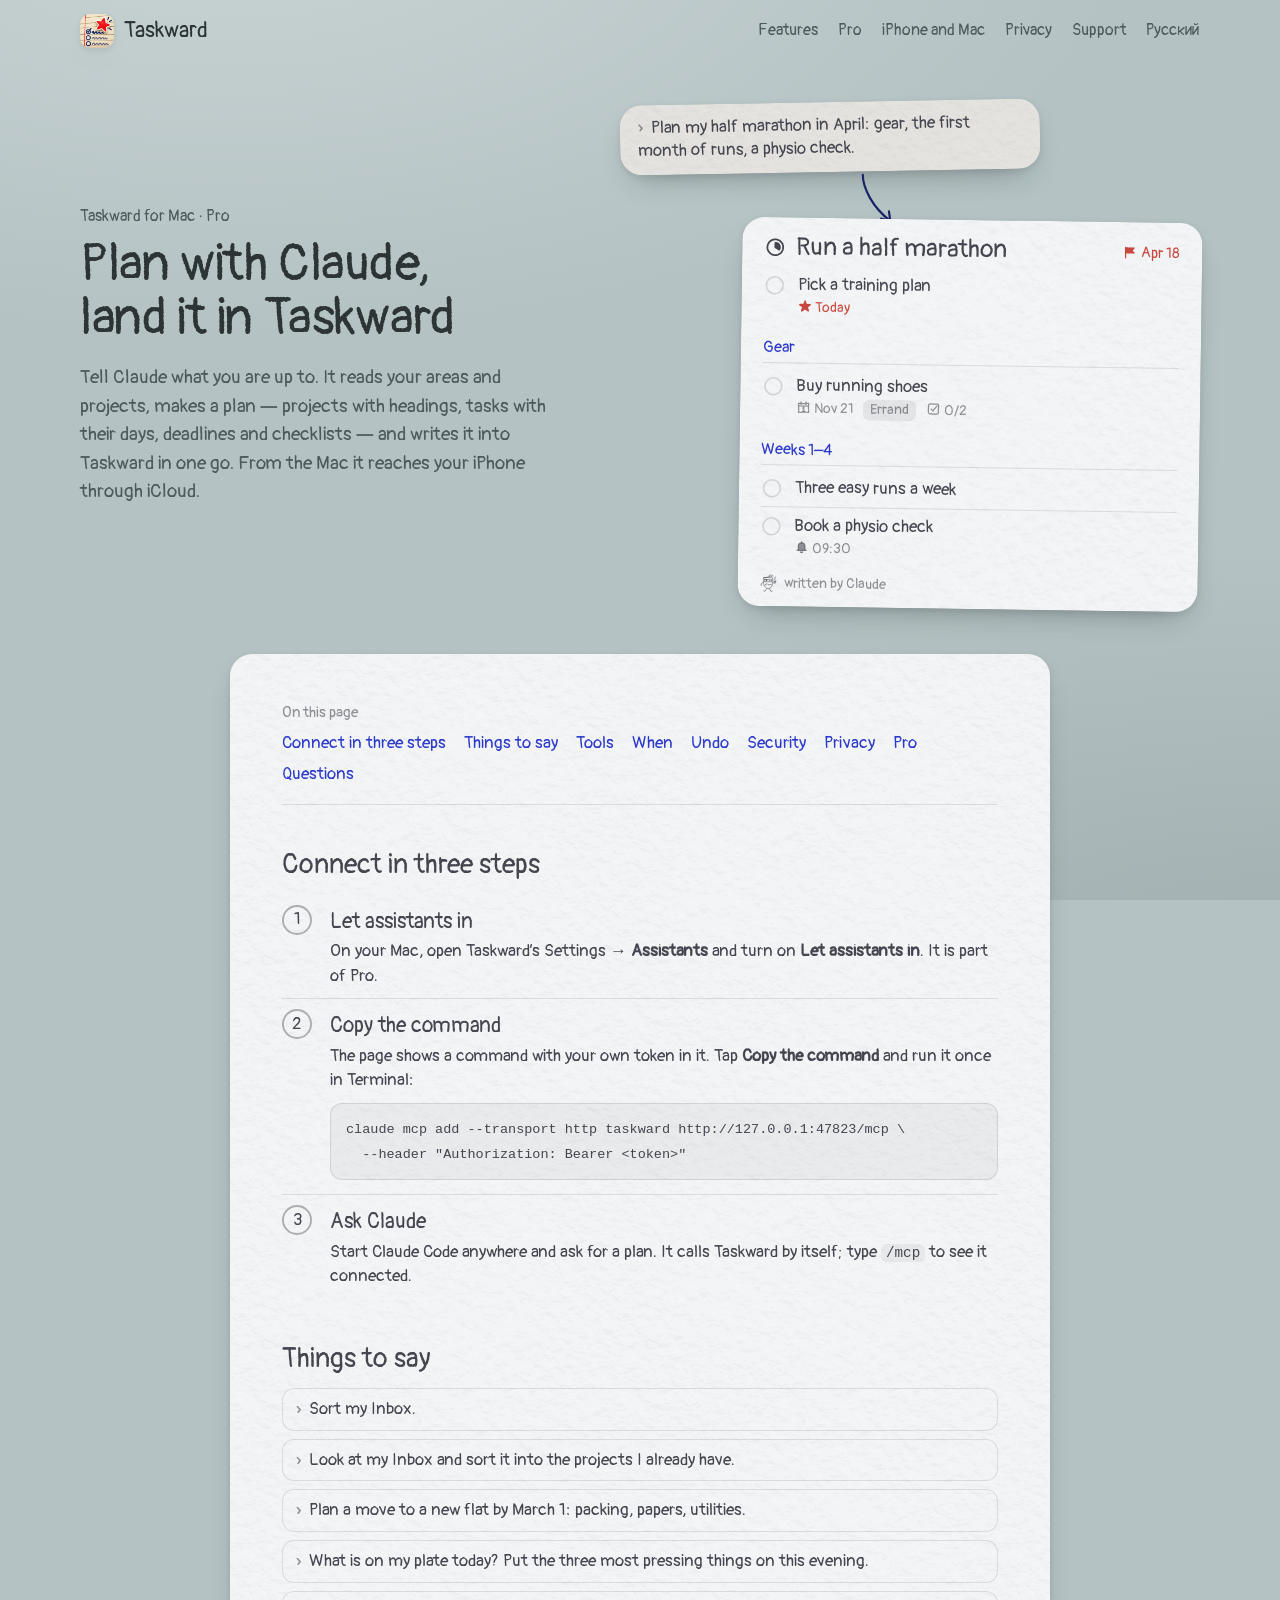
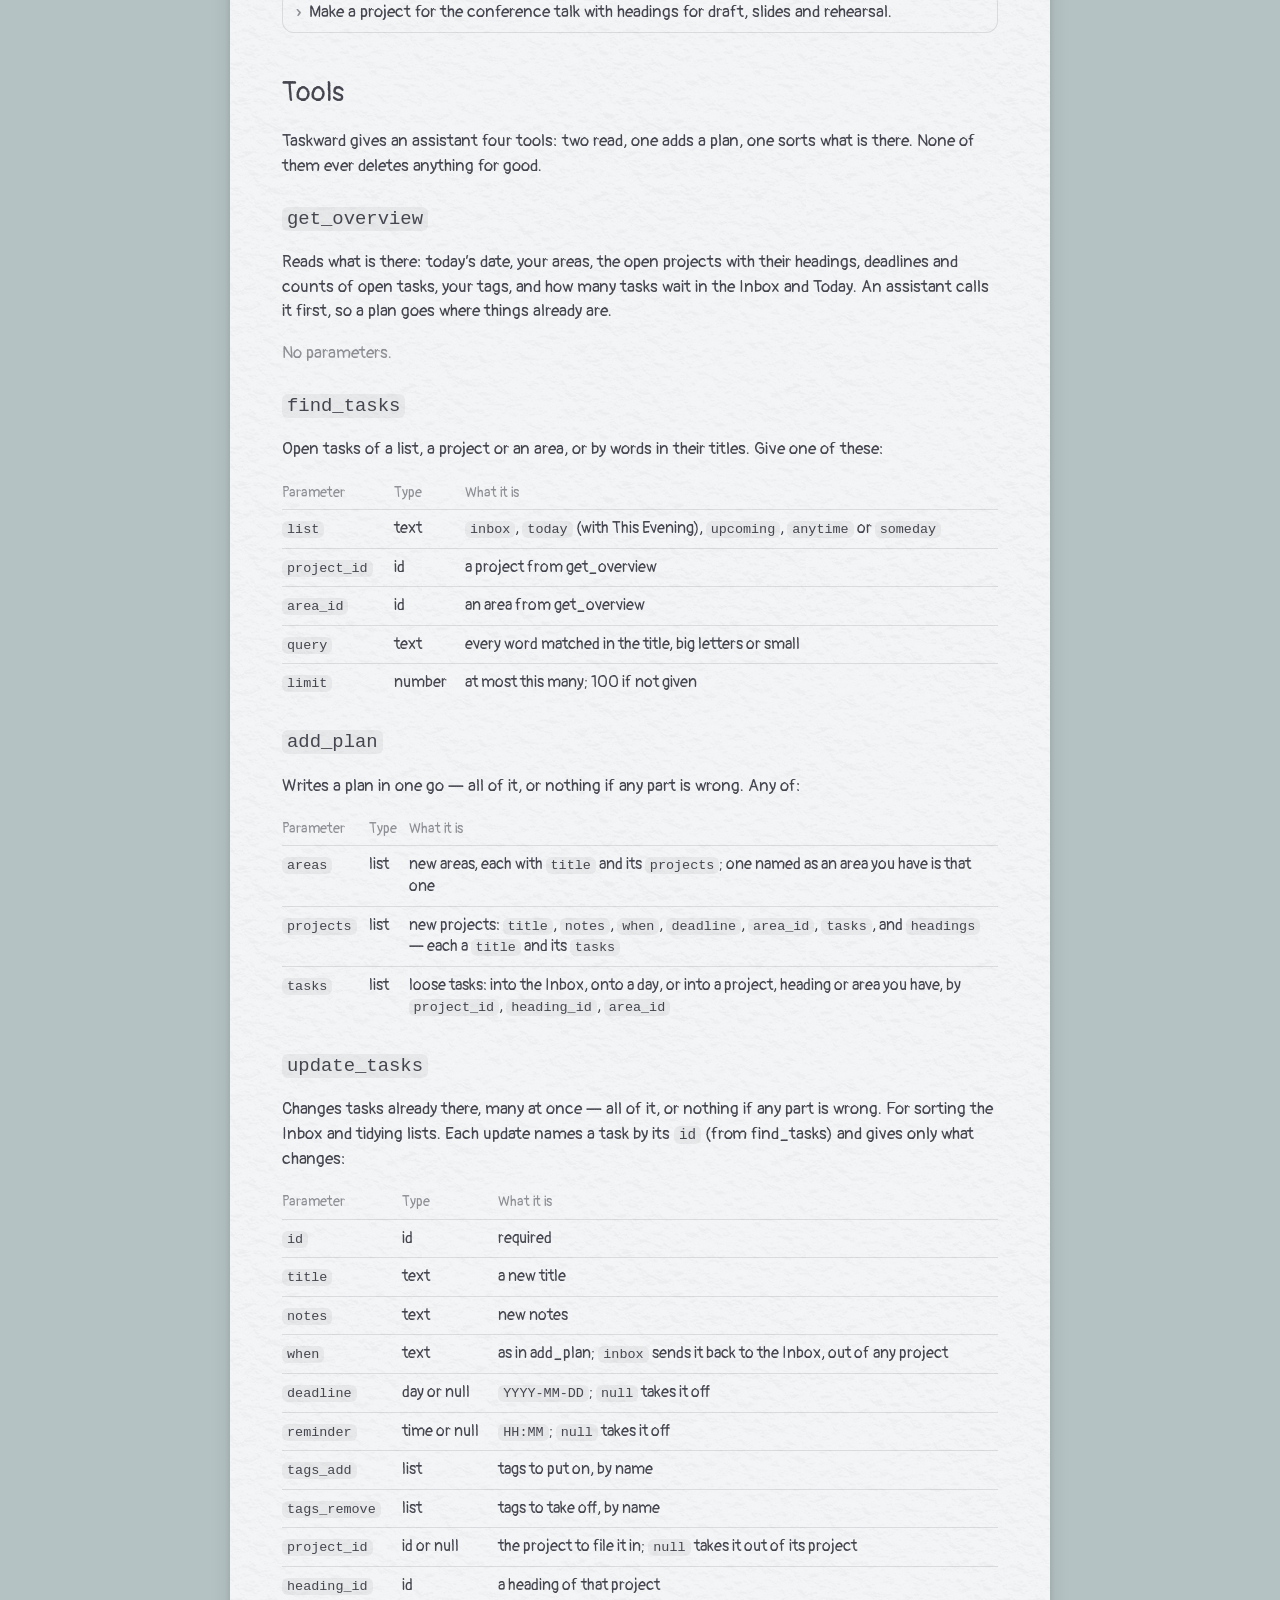
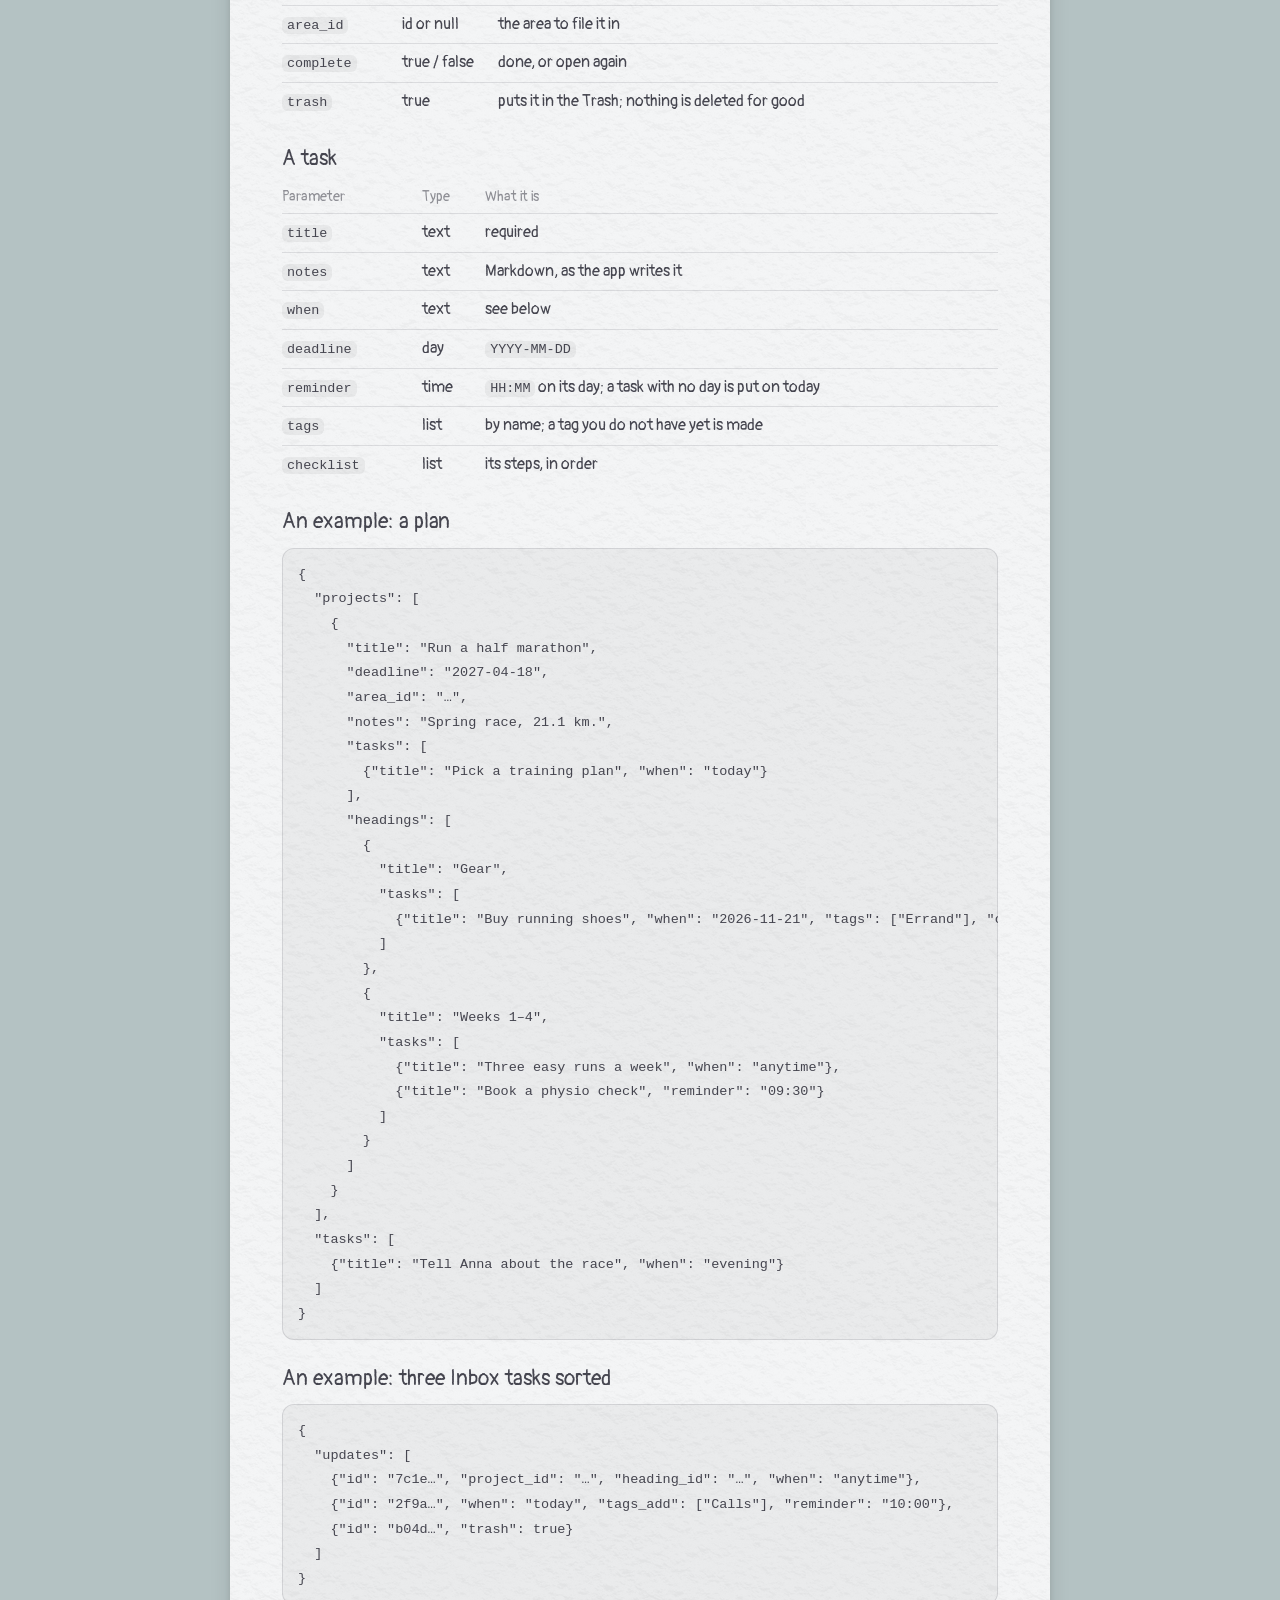
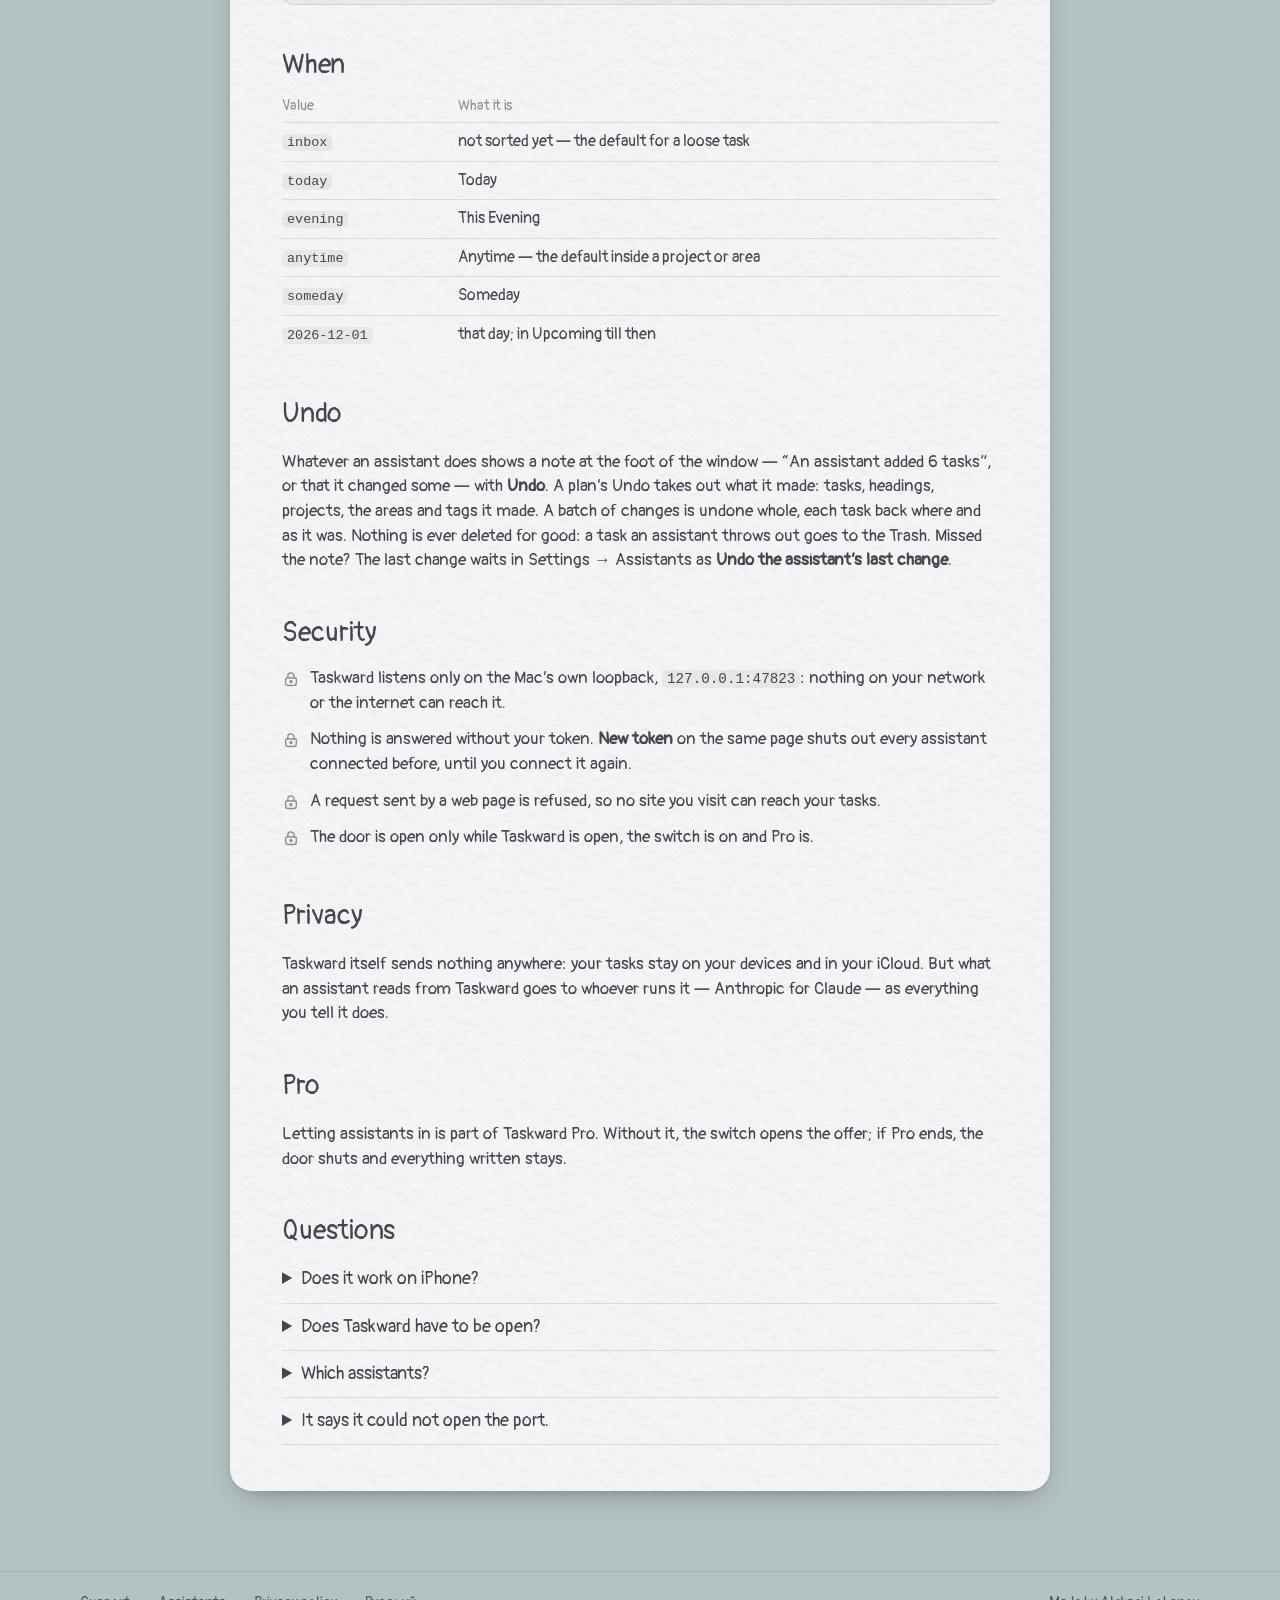
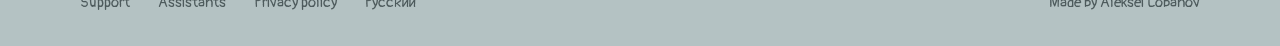
==== assistants/index.html @ 72adaa71 "The landing tells what Taskward does at a glance — a grid of everything under the hero, four headlin" ====
<!doctype html>
<html lang="en">
<head>
<meta charset="utf-8">
<meta name="viewport" content="width=device-width, initial-scale=1">
<title>Assistants · Taskward</title>
<meta name="description" content="Let Claude and other AI assistants plan into Taskward on your Mac, over MCP.">
<link rel="canonical" href="https://alobanov.github.io/taskward/assistants/">
<link rel="alternate" hreflang="en" href="https://alobanov.github.io/taskward/assistants/">
<link rel="alternate" hreflang="ru" href="https://alobanov.github.io/taskward/ru/assistants/">
<link rel="alternate" hreflang="x-default" href="https://alobanov.github.io/taskward/assistants/">
<meta property="og:title" content="Assistants · Taskward">
<meta property="og:description" content="Let Claude and other AI assistants plan into Taskward on your Mac, over MCP.">
<meta property="og:image" content="https://alobanov.github.io/taskward/img/og-en.jpg">
<meta property="og:image:width" content="1200">
<meta property="og:image:height" content="630">
<meta name="twitter:card" content="summary_large_image">
<meta name="theme-color" content="#b4c2c3">
<link rel="icon" href="../img/favicon.png" type="image/png">
<link rel="apple-touch-icon" href="../img/apple-touch-icon.png">
<link rel="preconnect" href="https://fonts.googleapis.com">
<link rel="preconnect" href="https://fonts.gstatic.com" crossorigin>
<link href="https://fonts.googleapis.com/css2?family=Pangolin&amp;subset=cyrillic&amp;display=swap" rel="stylesheet">
<link rel="stylesheet" href="../style.css?v=f6c9e1d4">
<style>:root { --grain: url(../img/grain.webp); }</style>
<script src="../when.js?v=f6c9e1d4" defer></script>
<script src="../app.js?v=f6c9e1d4" defer></script>
</head>
<body>
<header class="wrap top">
<a class="brand" href="../"><img src="../img/icon.png" alt="" width="40" height="40">Taskward</a>
<nav aria-label="Sections"><a class="hide-sm" href="../#all">Features</a><a class="hide-sm" href="../#pro">Pro</a><a class="hide-sm" href="../#mac">iPhone and Mac</a><a class="hide-sm" href="../privacy/">Privacy</a><a href="../support/">Support</a><a href="../ru/assistants/" lang="ru">Русский</a></nav>
</header>
<main class="wrap assist">
<section class="assist-hero">
<div class="say"><p class="kicker">Taskward for Mac · Pro</p><h1>Plan with Claude,<br>land it in Taskward</h1><p class="lede">Tell Claude what you are up to. It reads your areas and projects, makes a plan — projects with headings, tasks with their days, deadlines and checklists — and writes it into Taskward in one go. From the Mac it reaches your iPhone through iCloud.</p></div>
<div class="show"><div class="paper grey ask"><span class="chev">›</span>Plan my half marathon in April: gear, the first month of runs, a physio check.</div><svg class="arrow" viewBox="0 0 64 40" aria-hidden="true"><path d="M3 31 C 17 36, 41 33, 61 20"/><path d="M51 17.5 L 61.5 19.8 L 55.5 28.5"/></svg><div class="paper plan-card"><div class="plan-head"><svg class="icon" aria-hidden="true"><use href="../img/icons.svg#project"/></svg><span>Run a half marathon</span><span class="due"><svg class="icon" aria-hidden="true"><use href="../img/icons.svg#flagFilled"/></svg>Apr 18</span></div><ul class="rows"><li class="row"><span class="signal static"><svg viewBox="0 0 24 24"><circle class="ring" cx="12" cy="12" r="9.2"/><circle class="fill" cx="12" cy="12" r="9.2"/></svg></span><div><div class="title">Pick a training plan</div><div class="print"><span class="today"><svg class="icon" aria-hidden="true"><use href="../img/icons.svg#favoriteFilled"/></svg>Today</span></div></div></li></ul><h4 class="plan-heading">Gear</h4><ul class="rows"><li class="row"><span class="signal static"><svg viewBox="0 0 24 24"><circle class="ring" cx="12" cy="12" r="9.2"/><circle class="fill" cx="12" cy="12" r="9.2"/></svg></span><div><div class="title">Buy running shoes</div><div class="print"><span><svg class="icon" aria-hidden="true"><use href="../img/icons.svg#today"/></svg>Nov 21</span><span class="tagword">Errand</span><span><svg class="icon" aria-hidden="true"><use href="../img/icons.svg#check"/></svg>0/2</span></div></div></li></ul><h4 class="plan-heading">Weeks 1–4</h4><ul class="rows"><li class="row"><span class="signal static"><svg viewBox="0 0 24 24"><circle class="ring" cx="12" cy="12" r="9.2"/><circle class="fill" cx="12" cy="12" r="9.2"/></svg></span><div><div class="title">Three easy runs a week</div></div></li><li class="row"><span class="signal static"><svg viewBox="0 0 24 24"><circle class="ring" cx="12" cy="12" r="9.2"/><circle class="fill" cx="12" cy="12" r="9.2"/></svg></span><div><div class="title">Book a physio check</div><div class="print"><span><svg class="icon" aria-hidden="true"><use href="../img/icons.svg#reminderFilled"/></svg>09:30</span></div></div></li></ul><p class="from"><svg class="icon" aria-hidden="true"><use href="../img/icons.svg#knight"/></svg>written by Claude</p></div></div>
</section>
<article class="paper doc assist-doc">
<nav class="toc" aria-label="On this page"><b>On this page</b><ol><li><a href="#connect">Connect in three steps</a></li><li><a href="#say">Things to say</a></li><li><a href="#tools">Tools</a></li><li><a href="#formats">When</a></li><li><a href="#undo">Undo</a></li><li><a href="#security">Security</a></li><li><a href="#privacy">Privacy</a></li><li><a href="#pro">Pro</a></li><li><a href="#faq">Questions</a></li></ol></nav>
<h2 id="connect">Connect in three steps</h2>
<ol class="steps"><li><span class="n">1</span><div><h3>Let assistants in</h3><p>On your Mac, open Taskward’s Settings → <b>Assistants</b> and turn on <b>Let assistants in</b>. It is part of Pro.</p></div></li><li><span class="n">2</span><div><h3>Copy the command</h3><p>The page shows a command with your own token in it. Tap <b>Copy the command</b> and run it once in Terminal:</p><pre class="code"><code>claude mcp add --transport http taskward http://127.0.0.1:47823/mcp \
  --header &quot;Authorization: Bearer &lt;token&gt;&quot;</code></pre></div></li><li><span class="n">3</span><div><h3>Ask Claude</h3><p>Start Claude Code anywhere and ask for a plan. It calls Taskward by itself; type <code>/mcp</code> to see it connected.</p></div></li></ol>
<h2 id="say">Things to say</h2>
<ul class="says"><li><span class="chev">›</span>Sort my Inbox.</li><li><span class="chev">›</span>Look at my Inbox and sort it into the projects I already have.</li><li><span class="chev">›</span>Plan a move to a new flat by March 1: packing, papers, utilities.</li><li><span class="chev">›</span>What is on my plate today? Put the three most pressing things on this evening.</li><li><span class="chev">›</span>Make a project for the conference talk with headings for draft, slides and rehearsal.</li></ul>
<h2 id="tools">Tools</h2>
<p>Taskward gives an assistant four tools: two read, one adds a plan, one sorts what is there. None of them ever deletes anything for good.</p>
<section class="tool" id="get_overview"><h3><code>get_overview</code></h3><p>Reads what is there: today’s date, your areas, the open projects with their headings, deadlines and counts of open tasks, your tags, and how many tasks wait in the Inbox and Today. An assistant calls it first, so a plan goes where things already are.</p><p class="pencil">No parameters.</p></section><section class="tool" id="find_tasks"><h3><code>find_tasks</code></h3><p>Open tasks of a list, a project or an area, or by words in their titles. Give one of these:</p><div class="table"><table><thead><tr><th>Parameter</th><th>Type</th><th>What it is</th></tr></thead><tbody><tr><td><code>list</code></td><td>text</td><td><code>inbox</code>, <code>today</code> (with This Evening), <code>upcoming</code>, <code>anytime</code> or <code>someday</code></td></tr><tr><td><code>project_id</code></td><td>id</td><td>a project from get_overview</td></tr><tr><td><code>area_id</code></td><td>id</td><td>an area from get_overview</td></tr><tr><td><code>query</code></td><td>text</td><td>every word matched in the title, big letters or small</td></tr><tr><td><code>limit</code></td><td>number</td><td>at most this many; 100 if not given</td></tr></tbody></table></div></section><section class="tool" id="add_plan"><h3><code>add_plan</code></h3><p>Writes a plan in one go — all of it, or nothing if any part is wrong. Any of:</p><div class="table"><table><thead><tr><th>Parameter</th><th>Type</th><th>What it is</th></tr></thead><tbody><tr><td><code>areas</code></td><td>list</td><td>new areas, each with <code>title</code> and its <code>projects</code>; one named as an area you have is that one</td></tr><tr><td><code>projects</code></td><td>list</td><td>new projects: <code>title</code>, <code>notes</code>, <code>when</code>, <code>deadline</code>, <code>area_id</code>, <code>tasks</code>, and <code>headings</code> — each a <code>title</code> and its <code>tasks</code></td></tr><tr><td><code>tasks</code></td><td>list</td><td>loose tasks: into the Inbox, onto a day, or into a project, heading or area you have, by <code>project_id</code>, <code>heading_id</code>, <code>area_id</code></td></tr></tbody></table></div></section><section class="tool" id="update_tasks"><h3><code>update_tasks</code></h3><p>Changes tasks already there, many at once — all of it, or nothing if any part is wrong. For sorting the Inbox and tidying lists. Each update names a task by its <code>id</code> (from find_tasks) and gives only what changes:</p><div class="table"><table><thead><tr><th>Parameter</th><th>Type</th><th>What it is</th></tr></thead><tbody><tr><td><code>id</code></td><td>id</td><td>required</td></tr><tr><td><code>title</code></td><td>text</td><td>a new title</td></tr><tr><td><code>notes</code></td><td>text</td><td>new notes</td></tr><tr><td><code>when</code></td><td>text</td><td>as in add_plan; <code>inbox</code> sends it back to the Inbox, out of any project</td></tr><tr><td><code>deadline</code></td><td>day or null</td><td><code>YYYY-MM-DD</code>; <code>null</code> takes it off</td></tr><tr><td><code>reminder</code></td><td>time or null</td><td><code>HH:MM</code>; <code>null</code> takes it off</td></tr><tr><td><code>tags_add</code></td><td>list</td><td>tags to put on, by name</td></tr><tr><td><code>tags_remove</code></td><td>list</td><td>tags to take off, by name</td></tr><tr><td><code>project_id</code></td><td>id or null</td><td>the project to file it in; <code>null</code> takes it out of its project</td></tr><tr><td><code>heading_id</code></td><td>id</td><td>a heading of that project</td></tr><tr><td><code>area_id</code></td><td>id or null</td><td>the area to file it in</td></tr><tr><td><code>complete</code></td><td>true / false</td><td>done, or open again</td></tr><tr><td><code>trash</code></td><td>true</td><td>puts it in the Trash; nothing is deleted for good</td></tr></tbody></table></div></section>
<h3>A task</h3>
<div class="table"><table><thead><tr><th>Parameter</th><th>Type</th><th>What it is</th></tr></thead><tbody><tr><td><code>title</code></td><td>text</td><td>required</td></tr><tr><td><code>notes</code></td><td>text</td><td>Markdown, as the app writes it</td></tr><tr><td><code>when</code></td><td>text</td><td>see below</td></tr><tr><td><code>deadline</code></td><td>day</td><td><code>YYYY-MM-DD</code></td></tr><tr><td><code>reminder</code></td><td>time</td><td><code>HH:MM</code> on its day; a task with no day is put on today</td></tr><tr><td><code>tags</code></td><td>list</td><td>by name; a tag you do not have yet is made</td></tr><tr><td><code>checklist</code></td><td>list</td><td>its steps, in order</td></tr></tbody></table></div>
<h3>An example: a plan</h3>
<pre class="code"><code>{
  &quot;projects&quot;: [
    {
      &quot;title&quot;: &quot;Run a half marathon&quot;,
      &quot;deadline&quot;: &quot;2027-04-18&quot;,
      &quot;area_id&quot;: &quot;…&quot;,
      &quot;notes&quot;: &quot;Spring race, 21.1 km.&quot;,
      &quot;tasks&quot;: [
        {&quot;title&quot;: &quot;Pick a training plan&quot;, &quot;when&quot;: &quot;today&quot;}
      ],
      &quot;headings&quot;: [
        {
          &quot;title&quot;: &quot;Gear&quot;,
          &quot;tasks&quot;: [
            {&quot;title&quot;: &quot;Buy running shoes&quot;, &quot;when&quot;: &quot;2026-11-21&quot;, &quot;tags&quot;: [&quot;Errand&quot;], &quot;checklist&quot;: [&quot;Measure feet&quot;, &quot;Try three pairs&quot;]}
          ]
        },
        {
          &quot;title&quot;: &quot;Weeks 1–4&quot;,
          &quot;tasks&quot;: [
            {&quot;title&quot;: &quot;Three easy runs a week&quot;, &quot;when&quot;: &quot;anytime&quot;},
            {&quot;title&quot;: &quot;Book a physio check&quot;, &quot;reminder&quot;: &quot;09:30&quot;}
          ]
        }
      ]
    }
  ],
  &quot;tasks&quot;: [
    {&quot;title&quot;: &quot;Tell Anna about the race&quot;, &quot;when&quot;: &quot;evening&quot;}
  ]
}</code></pre>
<h3>An example: three Inbox tasks sorted</h3>
<pre class="code"><code>{
  &quot;updates&quot;: [
    {&quot;id&quot;: &quot;7c1e…&quot;, &quot;project_id&quot;: &quot;…&quot;, &quot;heading_id&quot;: &quot;…&quot;, &quot;when&quot;: &quot;anytime&quot;},
    {&quot;id&quot;: &quot;2f9a…&quot;, &quot;when&quot;: &quot;today&quot;, &quot;tags_add&quot;: [&quot;Calls&quot;], &quot;reminder&quot;: &quot;10:00&quot;},
    {&quot;id&quot;: &quot;b04d…&quot;, &quot;trash&quot;: true}
  ]
}</code></pre>
<h2 id="formats">When</h2>
<div class="table"><table><thead><tr><th>Value</th><th>What it is</th></tr></thead><tbody><tr><td><code>inbox</code></td><td>not sorted yet — the default for a loose task</td></tr><tr><td><code>today</code></td><td>Today</td></tr><tr><td><code>evening</code></td><td>This Evening</td></tr><tr><td><code>anytime</code></td><td>Anytime — the default inside a project or area</td></tr><tr><td><code>someday</code></td><td>Someday</td></tr><tr><td><code>2026-12-01</code></td><td>that day; in Upcoming till then</td></tr></tbody></table></div>
<h2 id="undo">Undo</h2>
<p>Whatever an assistant does shows a note at the foot of the window — “An assistant added 6 tasks”, or that it changed some — with <b>Undo</b>. A plan’s Undo takes out what it made: tasks, headings, projects, the areas and tags it made. A batch of changes is undone whole, each task back where and as it was. Nothing is ever deleted for good: a task an assistant throws out goes to the Trash. Missed the note? The last change waits in Settings → Assistants as <b>Undo the assistant’s last change</b>.</p>
<h2 id="security">Security</h2>
<ul class="safe"><li><svg class="icon" aria-hidden="true"><use href="../img/icons.svg#lock"/></svg><span>Taskward listens only on the Mac’s own loopback, <code>127.0.0.1:47823</code>: nothing on your network or the internet can reach it.</span></li><li><svg class="icon" aria-hidden="true"><use href="../img/icons.svg#lock"/></svg><span>Nothing is answered without your token. <b>New token</b> on the same page shuts out every assistant connected before, until you connect it again.</span></li><li><svg class="icon" aria-hidden="true"><use href="../img/icons.svg#lock"/></svg><span>A request sent by a web page is refused, so no site you visit can reach your tasks.</span></li><li><svg class="icon" aria-hidden="true"><use href="../img/icons.svg#lock"/></svg><span>The door is open only while Taskward is open, the switch is on and Pro is.</span></li></ul>
<h2 id="privacy">Privacy</h2>
<p>Taskward itself sends nothing anywhere: your tasks stay on your devices and in your iCloud. But what an assistant reads from Taskward goes to whoever runs it — Anthropic for Claude — as everything you tell it does.</p>
<h2 id="pro">Pro</h2>
<p>Letting assistants in is part of Taskward Pro. Without it, the switch opens the offer; if Pro ends, the door shuts and everything written stays.</p>
<h2 id="faq">Questions</h2>
<div class="faq"><details><summary>Does it work on iPhone?</summary><p>The door is on the Mac. What is written there reaches your iPhone through iCloud within seconds.</p></details><details><summary>Does Taskward have to be open?</summary><p>Yes: the Mac app is the server. Closed, the assistant is told it cannot connect.</p></details><details><summary>Which assistants?</summary><p>For now Claude Code and other MCP clients that speak HTTP: give them the address <code>http://127.0.0.1:47823/mcp</code> and the token as a Bearer header. Claude Desktop runs only local stdio servers; a bridge such as <code>mcp-remote</code> can stand between.</p></details><details><summary>It says it could not open the port.</summary><p>Another app holds port 47823. Quit it, or write to me.</p></details></div>
</article>
</main>
<footer><div class="wrap">
<a href="../support/">Support</a>
<a href="../assistants/">Assistants</a>
<a href="../privacy/">Privacy policy</a>
<a href="../ru/assistants/">Русский</a>
<span class="by">Made by Aleksei Lobanov</span>
</div></footer>
</body>
</html>
---- style.css ----
/* Taskward's site: a desk, and the app's paper cards lying on it. Every word in the
   app's one hand, Pangolin; the cards' papers, ink and red as the app has them. */

:root {
  --desk: #b4c2c3;
  --on-desk: #2c3436;
  --on-desk-soft: #4d5a5c;
  --white: #f4f5f6;
  --cream: #f5ebd7;
  --kraft: #d9cdb6;
  --grey: #e4e3df;
  --ink: #45454f;
  --pencil: rgba(69, 69, 79, 0.58);
  --rule: rgba(69, 69, 79, 0.14);
  --blue: #2b3ac9;
  --seal: #c8463d;
  --dusk: #7e68cf;
  --marker: rgba(246, 201, 69, 0.48);
  --note: #1b2266;
  --desk-rule: rgba(44, 52, 54, 0.16);
  --grain: url(img/grain.webp);
  --shadow: 0 14px 30px -14px rgba(20, 28, 30, 0.38), 0 2px 6px rgba(20, 28, 30, 0.08);
  --lift: 0 30px 60px -24px rgba(20, 28, 30, 0.45), 0 4px 10px rgba(20, 28, 30, 0.1);
  --radius: 22px;
  --wrap: 1120px;
  --hand: 'Pangolin', 'Comic Sans MS', 'Segoe Print', cursive;
  color-scheme: light;
}

* { box-sizing: border-box; }
html { scroll-behavior: smooth; -webkit-text-size-adjust: 100%; text-size-adjust: 100%; }
body {
  margin: 0;
  background: var(--desk);
  color: var(--on-desk);
  font: 400 17px/1.45 var(--hand);
  -webkit-font-smoothing: antialiased;
  overflow-x: clip;
  /* The light from a lamp over the desk's top left, the far corner in shade. */
  background-image:
    radial-gradient(120% 80% at 18% -10%, rgba(255, 255, 255, 0.28), transparent 60%),
    radial-gradient(140% 90% at 100% 110%, rgba(0, 0, 0, 0.10), transparent 55%);
  background-attachment: fixed;
}
.hero-in > * { min-width: 0; }
/* The app's icon large enough to read over the headline; the header's is then left out. */
.hero-icon { width: 112px; height: 112px; border-radius: 25px; box-shadow: var(--lift); margin: 0 0 22px; rotate: -2deg; }
body:has(.hero-icon) .brand img { display: none; }
h1, h2 { overflow-wrap: break-word; }
img { max-width: 100%; display: block; }
a { color: inherit; }
.wrap { width: min(var(--wrap), 100% - 32px); margin-inline: auto; }
.icon { width: 1em; height: 1em; flex: none; }
:focus-visible { outline: 3px solid var(--blue); outline-offset: 3px; border-radius: 8px; }

/* A card's paper: its colour, the tooth of cold-pressed paper over it, its shadow. */
.paper {
  background-image: var(--grain);
  background-size: 384px;
  background-color: var(--white);
  border-radius: var(--radius);
  box-shadow: var(--shadow);
  color: var(--ink);
}
.paper.cream { background-color: var(--cream); }
.paper.kraft { background-color: var(--kraft); }
.paper.grey { background-color: var(--grey); }

/* The bar along the top. */
.top {
  display: flex; align-items: center; justify-content: space-between; gap: 16px;
  padding: 14px 0;
}
.brand { display: flex; align-items: center; gap: 10px; text-decoration: none; font-size: 22px; }
.brand img { width: 34px; height: 34px; border-radius: 10px; box-shadow: var(--shadow); }
.top nav { display: flex; align-items: center; gap: 20px; font-size: 16px; }
.top nav a { text-decoration: none; color: var(--on-desk-soft); }
.top nav a:hover { color: var(--on-desk); }
@media (max-width: 720px) { .top nav .hide-sm { display: none; } }

.button {
  display: inline-flex; align-items: center; gap: 10px;
  padding: 11px 20px; border-radius: 999px;
  background: #2b2c33; color: #f4f5f6; text-decoration: none; font-size: 17px;
  background-image: var(--grain); background-size: 384px;
  box-shadow: 0 10px 22px -10px rgba(0, 0, 0, 0.5);
  transition: transform 0.15s ease;
}
.button:active { transform: scale(0.97); }
.button.soon { cursor: default; }
.button.soon:active { transform: none; }
.button .icon { width: 20px; height: 20px; }

/* The first screen: the words on the desk, and the real app beside them — three of the
   store's pictures fanned out like cards laid on it. */
.hero-in {
  display: grid; grid-template-columns: 1fr 1.12fr; align-items: center; gap: 40px;
  padding: 8px 0 12px;
}
.hero-words h1 {
  font-size: clamp(34px, 4.4vw, 58px); line-height: 1.05; font-weight: 400;
  margin: 0 0 22px; letter-spacing: -0.5px;
}
/* The headline written on as the page opens: each line inked on from its left, one after
   another, as the app inks a mark on. */
.written .pen { display: block; clip-path: inset(-10% 100% -20% 0); animation: write 0.9s cubic-bezier(.45, .05, .25, 1) forwards; animation-delay: calc(0.15s + var(--i) * 0.7s); }
@keyframes write { to { clip-path: inset(-10% -2% -20% 0); } }
.hero-words .lede { font-size: 21px; line-height: 1.5; color: var(--on-desk-soft); max-width: 30ch; margin: 0 0 30px; }
.hero-words .lede b { font-weight: 400; color: var(--on-desk); }
.hero-words .lede mark { color: var(--on-desk); background: linear-gradient(transparent 12%, var(--marker) 12%, var(--marker) 88%, transparent 88%) no-repeat 0 0 / 0 100%;
  padding: 0 3px; margin: 0 -1px; border-radius: 4px; animation: highlight 0.6s cubic-bezier(.45, .05, .25, 1) 2.3s forwards; }
@keyframes highlight { to { background-size: 100% 100%; } }
.hero-words .lede em { font-style: normal; color: var(--note); }
.hero-words .small { font-size: 15px; letter-spacing: 0.2px; color: var(--on-desk-soft); margin: 16px 0 0; }
/* The phone held up over the desk, the app on it, and round it in pen what is on it. */
.scene { position: relative; display: grid; place-items: center; min-height: 600px; }
.scene::before {
  content: ''; position: absolute; left: 24%; right: 22%; bottom: 0; height: 7%; border-radius: 50%;
  background: radial-gradient(closest-side, rgba(20, 28, 30, 0.4), rgba(20, 28, 30, 0)); filter: blur(4px);
  animation: shade 7s ease-in-out infinite;
}
@keyframes shade { 50% { transform: scale(0.9); opacity: 0.75; } }
/* The phone as the store's pictures hold it: face on, its black glass edge and a thin
   titanium rim, a little turned on the desk, floating; the light across its glass. */
.rig { position: relative; width: min(268px, 64vw); aspect-ratio: 1470 / 3000; animation: hover 7s ease-in-out infinite; }
.phone {
  position: absolute; inset: 0; z-index: 2; rotate: 4deg;
}
/* Its shadow, cast by its body's rounded shape: a drop-shadow filter on a phone turned and
   floating is cut to a box in Safari, its edges showing on the desk. */
.phone::before {
  content: ''; position: absolute; inset: 0.47% 1.1% 0.53%; border-radius: 17.5% / 8.6%;
  box-shadow: 0 34px 34px rgba(20, 28, 30, 0.32), 0 8px 10px rgba(20, 28, 30, 0.16);
  pointer-events: none;
}
.phone::after { content: ''; position: absolute; inset: 0; background: url(img/bezel_black.webp) center / 100% 100% no-repeat; pointer-events: none; z-index: 4; }
.screen, .glass {
  position: absolute; left: 5.1%; top: 2.2%; width: 89.8%; height: 95.6%;
  -webkit-mask: url(img/screen_mask.png) center / 100% 100% no-repeat; mask: url(img/screen_mask.png) center / 100% 100% no-repeat;
}
.screen { overflow: hidden; background: #4a5040; }
.screen img { position: absolute; inset: 0; width: 100%; height: 100%; object-fit: cover; object-position: top; }
.screen .bar { position: absolute; top: 0; left: 0; right: 0; height: 5.6%; display: flex; align-items: center; justify-content: space-between; padding: 0 10% 0 12%; font: 600 11px/1 -apple-system, system-ui, sans-serif; color: #f4f1e8; z-index: 2; }
.screen .bar svg { height: 0.95em; width: auto; }
.glass { z-index: 5; pointer-events: none;
  background: linear-gradient(125deg, rgba(255, 255, 255, 0.4) 0%, rgba(255, 255, 255, 0.1) 30%, rgba(255, 255, 255, 0) 45%, rgba(255, 255, 255, 0) 72%, rgba(255, 255, 255, 0.14) 100%); }
@keyframes hover { 50% { translate: 0 -12px; } }
/* Notes in pen round the phone, each a few words and an arrow drawn to its place on the
   screen. The layer turns with the phone, so the arrows land where they point; each note
   is a line of no height at its arrow's head, the words centred on it and turned about it. */
.pen-notes { position: absolute; inset: 0; rotate: 4deg; z-index: 5; pointer-events: none; }
.pen-note {
  position: absolute; top: var(--y); height: 0; margin: 0; display: flex; align-items: center;
  color: var(--note); font-size: 19px; line-height: 1.08; -webkit-text-stroke: 0.35px currentColor; rotate: var(--r);
  opacity: 0; animation: note-in 0.5s cubic-bezier(.22, 1, .36, 1) forwards;
}
.pen-note span { width: max-content; max-width: 8.6em; text-wrap: balance; }
.pen-note.l { right: calc(100% - var(--x)); flex-direction: row-reverse; transform-origin: 100% 50%; text-align: right; }
.pen-note.r { left: var(--x); transform-origin: 0 50%; }
.pen-note .arrow { flex: none; width: 58px; height: 36px; margin-left: 4px; fill: none; stroke: currentColor; stroke-width: 2.4; stroke-linecap: round; stroke-linejoin: round; }
.pen-note.r .arrow { scale: -1 1; margin: 0 4px 0 0; }
.pen-note .arrow path { stroke-dasharray: 80; stroke-dashoffset: 80; animation: draw 0.5s ease-out forwards; }
.pen-note:nth-child(1) { animation-delay: 1.5s; } .pen-note:nth-child(1) path { animation-delay: 1.6s; }
.pen-note:nth-child(2) { animation-delay: 1.8s; } .pen-note:nth-child(2) path { animation-delay: 1.9s; }
.pen-note:nth-child(3) { animation-delay: 2.1s; } .pen-note:nth-child(3) path { animation-delay: 2.2s; }
.pen-note:nth-child(4) { animation-delay: 2.4s; } .pen-note:nth-child(4) path { animation-delay: 2.5s; }
.pen-note:nth-child(5) { animation-delay: 2.7s; } .pen-note:nth-child(5) path { animation-delay: 2.8s; }
@keyframes note-in { to { opacity: 1; } }
@keyframes draw { to { stroke-dashoffset: 0; } }
/* Bits of the app floating round it, in the gaps the notes leave: a day read off a title,
   When, a signal, a tag, a star and a flag. */
.float { position: absolute; z-index: 3; animation: bob 6s ease-in-out infinite; will-change: transform; margin: 0; }
@keyframes bob { 0%, 100% { transform: translateY(0) rotate(var(--r, 0deg)); } 50% { transform: translateY(-11px) rotate(var(--r, 0deg)); } }
.float.chip { display: flex; align-items: center; gap: 7px; padding: 8px 13px; border-radius: 14px; font-size: 16px; white-space: nowrap; }
.float.chip .icon { width: 16px; height: 16px; }
.float.chip mark { background: var(--marker); color: inherit; border-radius: 4px; box-shadow: 0 0 0 2px var(--marker); }
.float.chip .ring { width: 15px; height: 15px; border: 1.5px solid var(--pencil); border-radius: 50%; margin-right: 2px; }
.float.chip .sig { width: 18px; height: 18px; color: var(--ink); }
.float.chip .sig .ring { fill: none; stroke: currentColor; stroke-width: 1.8; border: 0; }
.float.chip .sig .solid { fill: currentColor; }
.float.tag { font-size: 14px; padding: 4px 12px; border-radius: 999px; background: var(--grey); color: var(--ink); box-shadow: var(--shadow); }
.float.doodle { display: grid; place-items: center; width: 50px; height: 50px; border-radius: 50%; background: var(--white); box-shadow: var(--shadow); }
.float.doodle .icon { width: 26px; height: 26px; }
.float.star .icon { color: var(--seal); }
.float.flag .icon { color: var(--seal); }
/* The knight, standing on the desk by the phone's foot. */
.knight { position: absolute; z-index: 3; right: calc(50% - 240px); bottom: -6%; --r: -8deg; animation: bob 6s ease-in-out -2.5s infinite; }
.knight .sticker { display: block; width: 96px; height: 96px; filter: drop-shadow(0 10px 10px rgba(20, 28, 30, 0.22)) drop-shadow(0 2px 2px rgba(20, 28, 30, 0.12)); }
.sticker .edge { fill: none; stroke: #fdfcf8; stroke-width: 7.5; stroke-linecap: round; stroke-linejoin: round; }
.sticker .edge .body { fill: #fdfcf8; }
.sticker .shield { fill: #fbf8f0; }
.sticker .ink { fill: none; stroke: #1e2150; stroke-width: 2.1; stroke-linecap: round; stroke-linejoin: round; }
.sticker .ink .eye { fill: #1e2150; stroke-width: 0.6; }

/* The headline's words underlined in the pen once written. */
.under { position: relative; white-space: nowrap; }
.under svg { position: absolute; left: -2%; right: -3%; width: 105%; bottom: -0.16em; height: 0.3em; overflow: visible;
  fill: none; stroke: var(--blue); stroke-width: 5; stroke-linecap: round; stroke-linejoin: round; }
.under path { stroke-dasharray: 520; stroke-dashoffset: 520; animation: draw-under 0.7s cubic-bezier(.45, .05, .25, 1) 1.75s forwards; }
@keyframes draw-under { to { stroke-dashoffset: 0; } }

/* Rows, as the app writes them: a circle, the title, its small print in pencil under it. */
.rows { list-style: none; margin: 14px 0 0; padding: 0; }
.row { display: flex; gap: 12px; padding: 7px 0; border-bottom: 1px solid var(--rule); align-items: flex-start; }
.row .title { font-size: 17px; line-height: 1.3; position: relative; }
.row .print { display: flex; gap: 10px; font-size: 14px; color: var(--pencil); margin-top: 2px; flex-wrap: wrap; }
.row .print .icon { width: 15px; height: 15px; margin-right: 3px; vertical-align: -2px; }
.row .print .due { color: var(--seal); }
.row.pencil .title { color: var(--pencil); }
.evening { display: flex; align-items: center; gap: 10px; font-size: 24px; margin: 18px 0 4px; }
.evening .icon { color: var(--dusk); width: 22px; height: 22px; }

/* A task's circle: a tap checks it off, the title struck through by the pen. */
.signal {
  flex: none; width: 20px; height: 20px; margin-top: 2px; padding: 0; border: 0;
  background: none; color: var(--ink); cursor: pointer; border-radius: 50%;
}
.signal svg { width: 20px; height: 20px; display: block; overflow: visible; }
.signal .ring { fill: none; stroke: currentColor; stroke-width: 1.7; opacity: 0.45; }
.signal .fill { fill: currentColor; transform-origin: 12px 12px; transform: scale(0); transition: transform 0.38s cubic-bezier(.22, 1, .36, 1); }
.row.done .signal .fill { transform: scale(1); }
.row.done .signal .ring { opacity: 1; }
.row .title::after {
  content: ''; position: absolute; left: -2px; right: -2px; top: 55%; height: 1.6px;
  background: currentColor; transform: scaleX(0); transform-origin: left;
  transition: transform 0.38s cubic-bezier(.22, 1, .36, 1);
}
.row.done .title { color: var(--pencil); }
.row.done .title::after { transform: scaleX(1); }

/* The parts under the first screen: the store's pictures, then one thing at a time — its
   words on one side, the thing itself lying on the desk on the other, sides taken in turn. */
section.part { padding: 20px 0; }
.feature {
  display: grid; grid-template-columns: minmax(0, 5fr) minmax(0, 7fr); gap: 72px; align-items: center;
  padding: 64px 0;
}
.feature.flip { grid-template-columns: minmax(0, 7fr) minmax(0, 5fr); }
.feature.flip .say { order: 2; }
.feature h2 { font-size: clamp(30px, 3.3vw, 44px); font-weight: 400; line-height: 1.08; margin: 0 0 16px; text-wrap: balance; letter-spacing: -0.3px; }
.feature h3 { font-size: 23px; font-weight: 400; margin: 28px 0 6px; }
.feature .say p { font-size: 18px; line-height: 1.55; color: var(--on-desk-soft); max-width: 36ch; margin: 0; }
.feature .show { min-width: 0; }
.feature .show > * { margin-inline: auto; }

/* Markdown in a ticket's notes, its marks in pencil and what they mark in its look. */
.mk { color: var(--pencil); }
.ticket .notes b { font-weight: 400; -webkit-text-stroke: 0.5px currentColor; }
.ticket .notes mark { background: var(--marker); color: inherit; border-radius: 3px; padding: 0 2px; }

/* The calendar as the app lays it out: a month on a card, six weeks from the week's first
   day, the weekend shaded, the next months' days in pencil, today's in red, the day picked
   ringed by the pen, under each day a dot for each calendar with an event and one for its
   tasks; under a dashed tear line, the day picked: its events, then its tasks. */
.month { max-width: 420px; padding: 18px 18px 20px; rotate: -0.8deg; }
.month-head { display: flex; align-items: baseline; gap: 8px; padding: 0 6px 8px; }
.month-head b { font-weight: 400; font-size: 28px; }
.month-head span { font-size: 18px; color: var(--pencil); }
.month .days { display: grid; grid-template-columns: repeat(7, 1fr); }
.month .wd { text-align: center; font-size: 13px; color: var(--pencil); padding-bottom: 4px; }
.month .wd.we, .month .d.we { background: rgba(69, 69, 79, 0.045); }
.month .d { position: relative; height: 46px; padding: 6px 0 0; border: 0; background: none; font: inherit; font-size: 17px; color: var(--ink); cursor: pointer; display: flex; flex-direction: column; align-items: center; gap: 3px; -webkit-tap-highlight-color: transparent; }
.month .d.out { color: var(--pencil); }
.month .d.now { color: var(--seal); }
.month .d .n { width: 30px; height: 26px; line-height: 26px; border-radius: 50%; text-align: center; transition: box-shadow 0.2s ease-out; }
.month .d.picked .n { box-shadow: inset 0 0 0 1.6px var(--ink); }
.month .d:active .n { background: var(--rule); }
.month .dots { display: flex; gap: 3px; height: 5px; }
.month .dots i { width: 5px; height: 5px; border-radius: 50%; background: var(--ink); }
.month .dots i.idle { background: var(--pencil); }
.month .tear { margin: 12px 4px 14px; border-top: 1.6px dashed var(--rule); }
.month .day { padding: 0 6px; transition: opacity 0.16s ease-out; }
.month .day.gone { opacity: 0; }
.month .day h4 { font-weight: 400; font-size: 21px; margin: 0 0 6px; }
.month .day ul { list-style: none; margin: 0; padding: 0; min-height: 104px; }
.month .day li { display: flex; align-items: center; gap: 10px; padding: 5px 0; font-size: 15px; white-space: nowrap; overflow: hidden; }
.month .day li > span:last-child { overflow: hidden; text-overflow: ellipsis; }
.month .day .dot { flex: none; width: 9px; height: 9px; border-radius: 50%; margin: 0 2px; }
.month .day .at { flex: none; color: var(--pencil); font-size: 14px; min-width: 40px; }
.month .day .o { flex: none; width: 13px; height: 13px; border: 1.4px solid var(--pencil); border-radius: 50%; }
.month .day .done .o { background: var(--ink); border-color: var(--ink); }
.month .day .done > span:last-child { text-decoration: line-through; color: var(--pencil); }
.month .day .none { color: var(--pencil); }
.feature .say p.aside { margin-top: 14px; font-size: 15px; }

/* Each card's little scene: what it looks like in the app. */
.demo { margin-top: 16px; flex: 1; display: flex; flex-direction: column; justify-content: flex-end; }
.demo p { display: flex; align-items: center; gap: 9px; margin: 0; padding: 6px 0; font-size: 14px; color: var(--ink); border-bottom: 1px solid var(--rule); white-space: nowrap; overflow: hidden; text-overflow: ellipsis; }
.demo p:last-child { border-bottom: 0; }
.demo p > span:last-child { overflow: hidden; text-overflow: ellipsis; }
.demo .o { flex: none; width: 12px; height: 12px; border: 1.4px solid var(--pencil); border-radius: 50%; }
.demo mark { background: var(--marker); color: inherit; border-radius: 3px; padding: 0 1px; }
/* Quick Find: the field, a word in it and the caret after it. */
.find .field { display: flex; align-items: center; gap: 8px; padding: 7px 10px; margin-bottom: 4px; border-radius: 10px; background: color-mix(in srgb, var(--white) 75%, transparent); font-size: 15px; color: var(--ink); box-shadow: inset 0 0 0 1px var(--rule); }
.find .field .icon { width: 15px; height: 15px; color: var(--pencil); }
.find .caret { width: 1.5px; height: 16px; margin-left: -6px; background: var(--blue); animation: blink 1.1s steps(1) infinite; }
@keyframes blink { 50% { opacity: 0; } }
.macs { display: grid; padding: 4% 6% 2% 0; }
.macs img { position: relative; grid-area: 1 / 1; width: 100%; height: auto; border-radius: 12px; box-shadow: var(--lift); }
.macs img:nth-child(3) { z-index: 1; }
.macs img:nth-child(1) { rotate: 4deg; translate: 7% -5%; scale: 0.9; }
.macs img:nth-child(2) { rotate: -3deg; translate: -4% -2%; scale: 0.94; }

/* A task's ticket: its stub torn off along a dashed line, a notch cut into each edge. */
.ticket-wrap { max-width: 440px; filter: drop-shadow(0 16px 18px rgba(20, 28, 30, 0.22)) drop-shadow(0 2px 3px rgba(20, 28, 30, 0.08)); rotate: 1.2deg; }
.ticket {
  padding: 18px 18px 0; box-shadow: none;
  -webkit-mask: radial-gradient(circle 11px at 0 calc(100% - 96px), transparent 98%, #000) ,
                radial-gradient(circle 11px at 100% calc(100% - 96px), transparent 98%, #000);
  -webkit-mask-composite: source-in; mask-composite: intersect;
}
.ticket h4 { display: flex; gap: 12px; font-size: 20px; font-weight: 400; line-height: 1.2; margin: 0 0 6px; }
.ticket h4 .signal { margin-top: 2px; }
.ticket .notes { color: var(--pencil); font-size: 15px; margin: 0 0 8px 32px; }
.ticket .steps { list-style: none; padding: 0; margin: 0 0 12px 32px; }
.ticket .steps li { display: flex; align-items: center; gap: 10px; font-size: 15px; padding: 4px 0; border-bottom: 1px solid var(--rule); }
.ticket .steps li .box { flex: none; width: 15px; height: 15px; padding: 0; border: 1.6px solid var(--pencil); border-radius: 50%; background: none; cursor: pointer; transition: background-color 0.25s ease; }
.ticket .steps li.done { color: var(--pencil); text-decoration: line-through; }
.ticket .steps li.done .box { background: var(--pencil); }
.ticket h4.row { border: 0; padding: 0; display: flex; }
.ticket h4 .title { font-size: inherit; }
.ticket h4 .title::after { display: none; }
.ticket h4.done .title { text-decoration: line-through; text-decoration-thickness: 1.5px; }
.stub { border-top: 2px dashed var(--rule); margin: 0 -18px; padding: 12px 18px 14px; height: 96px; }
.stub .tags { display: flex; gap: 6px; margin-bottom: 8px; }
.stub .tags span { font-size: 13px; padding: 2px 12px; border-radius: 999px; background: rgba(69, 69, 79, 0.08); }
.stub .when { display: flex; align-items: center; gap: 8px; font-size: 16px; }
.stub .when .icon { width: 16px; height: 16px; }
.stub .when .star { color: var(--seal); }
.stub .when .marks { margin-left: auto; display: flex; gap: 16px; color: var(--pencil); }

/* The signals: what a circle can say, on the note the app shows for them. */
/* The signals' marks, stroked in the app's pen. */
.sig .ring, .sig .line { fill: none; stroke: currentColor; stroke-width: 1.9; stroke-linecap: round; stroke-linejoin: round; }
.sig .solid { fill: currentColor; }

/* The note the app shows for them: a slip of dotted paper taped over the page, a little
   askew — Mark it, Complete large, the signals in two columns, Signals… at its foot. */
.taped {
  position: relative; max-width: 400px; padding: 26px 30px 18px; rotate: -1.2deg; color: var(--ink);
  border-radius: 22px; background-color: var(--white);
  background-image: radial-gradient(circle, rgba(69, 69, 79, 0.16) 1.1px, transparent 1.6px);
  background-size: 22px 22px; background-position: 6px 6px;
  box-shadow: 0 12px 24px rgba(0, 0, 0, 0.11);
}
.taped .tape { position: absolute; top: -12px; left: 50%; width: 92px; height: 24px; margin-left: -46px; rotate: 3deg; background: rgba(242, 217, 120, 0.75); }
.taped .note-title { text-align: center; font-size: 30px; line-height: 1.12; margin: 0 0 14px; }
.taped .complete { display: flex; align-items: center; gap: 14px; font-size: 27px; margin: 0 0 10px; }
.taped .complete .sig { width: 30px; height: 30px; }
.taped .sigs { display: grid; grid-template-columns: 1fr 1fr; gap: 14px 12px; list-style: none; margin: 0; padding: 0; }
.taped .sigs li { display: flex; align-items: center; gap: 10px; font-size: 20px; white-space: nowrap; }
.taped .sigs .sig { width: 24px; height: 24px; flex: none; }
.taped .more { text-align: right; font-size: 16px; margin: 18px 0 0; }

/* Try it: the new card to write on, the examples under it, and the three cards a task
   lands on. The title is an input laid over a mirror of its words, the mirror drawing the
   day read in them under the highlighter. */
.try { margin-top: 0; }
.newcard { padding: 14px 18px 10px; }
.newcard .field { display: flex; gap: 14px; align-items: center; cursor: text; }
.newcard .field .ring { width: 22px; height: 22px; border: 1.7px solid var(--pencil); border-radius: 50%; flex: none; }
.newcard .line { position: relative; flex: 1; min-width: 0; height: 36px; }
.newcard .mirror, .newcard .title {
  position: absolute; inset: 0; margin: 0; padding: 0 2px; border: 0;
  font: 400 21px/36px var(--hand); letter-spacing: 0; white-space: pre; overflow: hidden;
}
.newcard .mirror { color: var(--ink); pointer-events: none; }
.newcard .title { background: transparent; color: transparent; caret-color: var(--ink); outline: none; -webkit-text-fill-color: transparent; }
.newcard .title::placeholder { color: var(--pencil); -webkit-text-fill-color: var(--pencil); opacity: 1; }
.newcard mark { background: var(--marker); color: inherit; border-radius: 4px; box-shadow: 0 0 0 2px var(--marker); }
.newcard .foot { display: flex; align-items: center; gap: 10px; margin-top: 8px; padding-top: 8px; border-top: 1px solid var(--rule); min-height: 44px; }
.newcard .chip { display: inline-flex; align-items: center; gap: 7px; font-size: 17px; }
.newcard .chip .icon { width: 17px; height: 17px; }
.newcard .chip .star { color: var(--seal); display: inline-flex; }
.newcard .chip .muted { color: var(--pencil); display: inline-flex; align-items: center; gap: 8px; }
.newcard.dated .chip { animation: settle 0.38s cubic-bezier(.22, 1, .36, 1); }
@keyframes settle { from { transform: translateY(6px); opacity: 0.2; } }
.newcard .put {
  margin-left: auto; font: inherit; font-size: 15px; border: 0; cursor: pointer;
  padding: 7px 14px; border-radius: 999px; background: #2b2c33; color: #f4f5f6;
  background-image: var(--grain); background-size: 384px;
}
.newcard .put:active { transform: scale(0.97); }
.examples { display: flex; flex-wrap: wrap; gap: 8px; margin: 12px 0 0; }
.example {
  font: inherit; font-size: 15px; cursor: pointer; border: 0; color: var(--on-desk);
  padding: 4px 12px; border-radius: 999px; background: color-mix(in srgb, var(--white) 35%, transparent);
  box-shadow: inset 0 0 0 1px rgba(0, 0, 0, 0.08);
}
.example:hover { background: color-mix(in srgb, var(--white) 55%, transparent); }
.desk3 { display: grid; grid-template-columns: repeat(3, 1fr); gap: 16px; margin-top: 18px; align-items: start; }
.mini { padding: 12px 14px 8px; min-height: 150px; transition: box-shadow 0.4s ease, transform 0.4s cubic-bezier(.22, 1, .36, 1); }
.mini:nth-child(1) { rotate: -0.8deg; } .mini:nth-child(2) { rotate: 0.6deg; } .mini:nth-child(3) { rotate: -0.4deg; }
.mini .head { display: flex; align-items: center; gap: 8px; font-size: 19px; }
.mini .head .icon { width: 18px; height: 18px; }
.mini .rows { margin-top: 4px; }
.mini .row .title { font-size: 15px; }
.mini .row .print { font-size: 13px; }
.mini .row .print .icon { width: 14px; height: 14px; }
.mini .row.fresh { animation: arrive 0.45s cubic-bezier(.22, 1, .36, 1); }
@keyframes arrive { from { opacity: 0; transform: translateY(-10px); } }
.mini.lifted { animation: lift 0.7s cubic-bezier(.22, 1, .36, 1); }
@keyframes lift { 35% { transform: translateY(-8px); box-shadow: var(--lift); } }

/* Every list's card laid out on the desk, each on its own paper: its head, what it holds in
   pencil, and empty lines under, Ugmonk's blank circle on each. */
.deck { display: grid; grid-template-columns: repeat(3, minmax(0, 1fr)); gap: 26px 22px; align-items: start; }
.lcard { display: flex; flex-direction: column; padding: 16px 16px 10px; rotate: var(--r); transition: rotate 0.4s cubic-bezier(.22, 1, .36, 1), translate 0.4s cubic-bezier(.22, 1, .36, 1), box-shadow 0.4s ease; }
.lcard:hover { rotate: 0deg; translate: 0 -6px; box-shadow: var(--lift); }
.lcard:nth-child(3n + 2) { translate: 0 16px; }
.lcard:nth-child(3n + 2):hover { translate: 0 10px; }
.lcard .head { display: flex; align-items: center; gap: 10px; font-size: 25px; line-height: 1.1; padding: 0 4px; }
.lcard .head .icon { width: 22px; height: 22px; flex: none; }
/* The hint, as the app lays it under a list's head: the marker washed over the paper,
   its words written in the marker taken toward the ink. On kraft the wash lies on a
   leaf half way to white, or it goes muddy. */
.lcard .hint {
  margin: 12px 0 8px; padding: 12px 16px 14px; border-radius: 14px; color: var(--pen);
  background: color-mix(in srgb, var(--marker) 16%, var(--ground, var(--white)));
}
.lcard.cream .hint { --ground: var(--cream); }
.lcard.kraft .hint { --ground: color-mix(in srgb, var(--kraft) 50%, var(--white)); }
.lcard .hint b { display: block; font-weight: 400; font-size: 19px; line-height: 1.2; -webkit-text-stroke: 0.45px currentColor; margin-bottom: 4px; }
.lcard .hint span { display: block; font-size: 15px; line-height: 1.35; }



/* The real app, from the store's own pictures. */
.shelf {
  display: flex; gap: 18px; overflow-x: auto; padding: 18px calc(50vw - 50%) 26px;
  margin-inline: calc(50% - 50vw);
  scroll-snap-type: x proximity; scrollbar-width: none;
}
.shelf::-webkit-scrollbar { display: none; }
.shelf img { height: auto; width: 236px; border-radius: 16px; box-shadow: var(--shadow); scroll-snap-align: start; flex: none; }
.shelf img:nth-child(odd) { rotate: -0.6deg; } .shelf img:nth-child(even) { rotate: 0.5deg; }
/* On a wide window all eight stand in one row, centred, each giving way to fit it. */
/* The calendar's Day, as the app lays it out: times in a gutter, the events washed in their
   calendars' colours, the time free between them on a line of its own, now across in pencil. */
.dayplan { max-width: 440px; padding: 18px 18px 16px 10px; rotate: 0.6deg; }
.dayplan h4 { font-weight: 400; font-size: 26px; color: var(--seal); margin: 0 0 12px 12px; }
.dp-row, .dp-free, .dp-now { display: grid; grid-template-columns: 54px minmax(0, 1fr); gap: 8px; align-items: start; }
.dp-row { margin: 3px 0; }
.dayplan .t { text-align: right; font-size: 15px; color: var(--pencil); padding-top: 6px; }
.dayplan .blk {
  border-radius: 9px; padding: 6px 10px 6px; min-width: 0;
  background: color-mix(in srgb, var(--c) 30%, transparent);
}
.dayplan .blk b { display: block; font-weight: 400; font-size: 18px; line-height: 1.15; overflow: hidden; text-overflow: ellipsis; white-space: nowrap; }
.dayplan .blk i { display: block; font-style: normal; font-size: 14px; color: var(--pencil); }
.dayplan .blk.over b { color: var(--pencil); }
.dayplan .blk.over { background: color-mix(in srgb, var(--c) 18%, transparent); }
.dayplan .blk.task { display: flex; align-items: center; gap: 8px; background: none; border: 1px solid var(--rule); }
.dayplan .blk.task .o { flex: none; width: 17px; height: 17px; border: 1.6px solid var(--pencil); border-radius: 50%; }
.dayplan .crowd { display: grid; grid-template-columns: repeat(3, minmax(0, 1fr)); gap: 4px; }
.dayplan .crowd .blk b { font-size: 16px; white-space: normal; }
.dayplan .blk.more { display: grid; place-items: center; background: none; border: 1px solid var(--rule); font-size: 19px; }
.dp-free { min-height: 34px; align-items: center; color: var(--pencil); font-size: 17px; grid-template-columns: 54px 8px minmax(0, 1fr); }
.dp-free .t { padding-top: 0; }
.dp-free .dots { align-self: stretch; border-left: 2px dotted var(--rule); margin-left: 3px; }
.dp-now { align-items: center; margin: 2px 0; }
.dp-now .t { padding: 0; font-size: 13px; }
.dp-now .line { position: relative; height: 1px; background: color-mix(in srgb, var(--pencil) 50%, transparent); }
.dp-now .line::before { content: ''; position: absolute; left: -3px; top: -2.5px; width: 6px; height: 6px; border-radius: 50%; background: var(--pencil); }

/* The Notes card: headings on strips of tape, a dash before each note, and down its edge the
   outline — a pen dash for each heading, the one read under longer, its name on a slip. */
.notesdemo { position: relative; max-width: 420px; padding: 18px 46px 18px 20px; rotate: -0.7deg; }
.notesdemo .head { display: flex; align-items: center; gap: 10px; font-size: 30px; margin-bottom: 6px; }
.notesdemo .head .icon { width: 26px; height: 26px; }
.notesdemo .tapehead {
  display: inline-block; margin: 16px 0 4px -10px; padding: 3px 16px 4px; font-size: 20px;
  background: rgba(242, 217, 120, 0.75); rotate: -1deg;
  clip-path: polygon(2% 0, 98% 4%, 100% 50%, 97% 100%, 1% 96%, 0 50%);
}
.notesdemo .n { display: flex; gap: 14px; align-items: flex-start; font-size: 18px; padding: 7px 0; border-bottom: 1px solid var(--rule); margin: 0; }
.notesdemo .dash { flex: none; width: 12px; height: 2px; margin-top: 12px; background: var(--ink); border-radius: 1px; }
.notesdemo .diary b { display: block; font-weight: 400; }
.notesdemo .diary span:not(.dash) { display: block; font-size: 15px; color: var(--pencil); text-decoration: line-through; }
.notesdemo .outline { position: absolute; right: 12px; top: 42%; display: flex; flex-direction: column; align-items: flex-end; gap: 9px; }
.notesdemo .outline > span:not(.slip) { width: 9px; height: 2px; border-radius: 1px; background: var(--pencil); opacity: 0.6; }
.notesdemo .outline > span.lit { width: 15px; background: var(--ink); opacity: 1; }
.notesdemo .slip {
  position: absolute; right: 26px; top: 26px; padding: 4px 12px; font-size: 17px; white-space: nowrap;
  background: var(--white); border: 1px solid var(--rule); border-radius: 10px;
}

@media (min-width: 1280px) {
  .shelf { justify-content: center; padding-inline: 24px; overflow-x: clip; }
  .shelf img { width: auto; flex: 0 1 236px; min-width: 0; }
}

/* Nothing of yours leaves your hands. */
.kept { padding: 18px 20px; }
.kept h3 { display: flex; align-items: center; gap: 10px; font-size: 21px; margin-bottom: 6px; }
.kept h3 .icon { width: 22px; height: 22px; }
.kept ul { list-style: none; margin: 0; padding: 0; font-size: 15px; }
.kept li { padding: 5px 0; border-bottom: 1px solid var(--rule); }
.kept p { margin: 10px 0 0; font-size: 15px; }
.kept a { color: var(--blue); }


/* A part's head on the desk, its words under it, centred over what it holds. */
.part-h { font-size: clamp(30px, 3.3vw, 44px); font-weight: 400; line-height: 1.08; margin: 0 auto 10px; text-align: center; text-wrap: balance; letter-spacing: -0.3px; max-width: 22ch; }
.part-say { font-size: 18px; line-height: 1.5; color: var(--on-desk-soft); margin: 0 auto; text-align: center; max-width: 52ch; }
section#all { padding-top: 48px; }

/* Everything it does: a tile for each, its mark, its name and a line, each a way to where it
   is shown; Pro's marked so in its corner. */
.tiles { list-style: none; margin: 30px 0 0; padding: 0; display: grid; grid-template-columns: repeat(4, minmax(0, 1fr)); gap: 14px; }
.tile {
  display: grid; grid-template-columns: 26px minmax(0, 1fr); column-gap: 12px; align-content: start;
  height: 100%; padding: 15px 16px 16px; border-radius: 16px; text-decoration: none; color: var(--on-desk);
  background: color-mix(in srgb, var(--white) 40%, transparent); box-shadow: inset 0 0 0 1px var(--rule);
  transition: background-color 0.2s ease;
}
.tile:hover { background: color-mix(in srgb, var(--white) 62%, transparent); }
.tile > .icon, .tile > .sig { grid-row: span 2; width: 26px; height: 26px; margin-top: 1px; }
.tile b { font-weight: 400; font-size: 19px; line-height: 1.2; }
.tile span { font-size: 14.5px; line-height: 1.38; color: var(--on-desk-soft); margin-top: 3px; }
.tile .pro { display: inline-block; vertical-align: 3px; margin-left: 4px; font-style: normal; font-size: 12px; line-height: 1; padding: 3px 7px; border-radius: 999px; color: var(--on-desk-soft); box-shadow: inset 0 0 0 1px var(--rule); white-space: nowrap; }

/* The four told large: the words, a scene of it to try under them, and beside both a short
   film of the app in a phone. */
.feature.hl { grid-template-columns: minmax(0, 1fr) 280px; grid-template-areas: "say phone" "demo phone"; gap: 30px 72px; align-items: start; padding: 72px 0; scroll-margin-top: 12px; }
.feature.hl.flip { grid-template-columns: 280px minmax(0, 1fr); grid-template-areas: "phone say" "phone demo"; }
.hl > .say { grid-area: say; }
.hl > .vphone { grid-area: phone; align-self: center; }
.hl > .hl-demo { grid-area: demo; min-width: 0; }
.hl .say p { max-width: 56ch; }
.hl .say h3 { margin-top: 22px; }
.feature .say p.more-link { margin-top: 14px; font-size: 18px; }
.more-link a { color: var(--on-desk); text-decoration-color: var(--blue); text-underline-offset: 4px; text-decoration-thickness: 2px; }
.vphone { position: relative; width: 100%; max-width: 280px; aspect-ratio: 1470 / 3000; margin-inline: auto; }
.vphone .phone { rotate: -1.5deg; }
.flip .vphone .phone { rotate: 1.5deg; }
.vphone .screen { background-color: var(--white); background-image: var(--grain); background-size: 384px; }
.vphone video { position: absolute; inset: 0; width: 100%; height: 100%; object-fit: cover; object-position: top; display: block; }
.hl-demo.plan { display: flex; flex-direction: column; align-items: flex-start; max-width: 520px; }
.hl-demo .arrow { width: 58px; height: 36px; margin: 6px 0 6px 40%; rotate: 70deg; fill: none; stroke: var(--note); stroke-width: 2.4; stroke-linecap: round; stroke-linejoin: round; }
.cal2 { display: grid; grid-template-columns: repeat(2, minmax(0, 1fr)); gap: 24px; align-items: start; }
.cal2 .month, .cal2 .dayplan { max-width: none; margin: 0; }

/* The rest, smaller: two to a row, each its words and its little scene; then four in a line. */
.grid2 { display: grid; grid-template-columns: repeat(2, minmax(0, 1fr)); gap: 64px 72px; margin-top: 44px; align-items: start; }
.card2 { scroll-margin-top: 12px; }
.card2 h3 { font-size: 27px; font-weight: 400; line-height: 1.12; margin: 0 0 10px; text-wrap: balance; }
.card2 > p { font-size: 17px; line-height: 1.5; color: var(--on-desk-soft); margin: 0 0 24px; max-width: 46ch; }
.card2 .ticket-wrap, .card2 .taped, .card2 .notesdemo { margin-inline: auto; }
.card2 .small { max-width: 420px; margin-inline: auto; padding: 14px 18px 10px; rotate: 0.6deg; }
.card2 .small .demo { margin-top: 0; }
.smalls { display: grid; grid-template-columns: repeat(4, minmax(0, 1fr)); gap: 14px; margin-top: 64px; }
.small-card { padding: 16px 18px 18px; border-radius: 16px; background: color-mix(in srgb, var(--white) 40%, transparent); box-shadow: inset 0 0 0 1px var(--rule); scroll-margin-top: 12px; }
.small-card .icon { width: 26px; height: 26px; }
.small-card h3 { font-size: 20px; font-weight: 400; line-height: 1.2; margin: 8px 0 4px; }
.small-card p { font-size: 15px; line-height: 1.4; color: var(--on-desk-soft); margin: 0; }

/* Free and Pro, side by side: what stays free on the desk, Pro on a card of its own with its
   prices on kraft, as the app's offer is. */
.plans { display: grid; grid-template-columns: repeat(2, minmax(0, 1fr)); gap: 28px; max-width: 940px; margin: 34px auto 0; align-items: start; }
.plan { padding: 22px 26px 24px; border-radius: var(--radius); }
.plan.free { background: color-mix(in srgb, var(--white) 40%, transparent); box-shadow: inset 0 0 0 1px var(--rule); }
.plan.pro { rotate: 0.5deg; }
.plan h3 { display: flex; align-items: center; gap: 10px; font-size: 28px; font-weight: 400; margin: 0 0 8px; }
.plan h3 .icon { width: 26px; height: 26px; }
.plan ul { list-style: none; margin: 0; padding: 0; }
.plan li { display: flex; gap: 10px; padding: 7px 0; border-bottom: 1px solid var(--rule); font-size: 16.5px; line-height: 1.35; }
.plan li:last-child { border-bottom: 0; }
.plan li .icon { flex: none; width: 17px; height: 17px; margin-top: 3px; }
.plan.free li .icon { color: var(--on-desk-soft); }
.plan .prices { display: grid; grid-template-columns: repeat(3, minmax(0, 1fr)); gap: 10px; margin-top: 16px; }
.plan .prices li { flex-direction: column; align-items: center; gap: 0; padding: 10px 6px 9px; border: 0; border-radius: 12px; font-size: 15px;
  background-color: var(--kraft); background-image: var(--grain); background-size: 384px; }
.prices b { font-weight: 400; font-size: 25px; line-height: 1.2; }
.prices i { font-style: normal; font-size: 13px; color: var(--pencil); }
.price-note { font-size: 14px; line-height: 1.45; color: var(--pencil); margin: 14px 0 0; }

/* The close: what is kept private, and the store's button once more. */
.closing { display: grid; grid-template-columns: minmax(0, 1fr) minmax(0, 1fr); gap: 48px; align-items: center; max-width: 940px; margin: 30px auto 0; }
.closing-cta { display: flex; flex-direction: column; align-items: center; gap: 14px; text-align: center; }
.closing-cta .icon.big { width: 64px; height: 64px; }
.closing-cta .small { font-size: 15px; color: var(--on-desk-soft); margin: 0; }

footer { padding: 20px 0 32px; border-top: 1px solid rgba(0, 0, 0, 0.08); margin-top: 36px; color: var(--on-desk-soft); font-size: 15px; }
footer .wrap { display: flex; flex-wrap: wrap; gap: 14px 28px; align-items: center; }
footer a { text-decoration: none; }
footer a:hover { color: var(--on-desk); }
footer .by { margin-left: auto; }

/* The privacy policy and support: one long card. */
.doc { padding: 46px 52px; margin: 30px auto 80px; max-width: 760px; }
.doc h1 { font-size: 38px; font-weight: 400; margin: 0 0 6px; line-height: 1.1; }
.doc .updated { color: var(--pencil); margin: 0 0 30px; }
.doc h2 { font-size: 23px; font-weight: 400; margin: 26px 0 6px; }
.doc p, .doc li { font-size: 17px; }
.doc a { color: var(--blue); }

/* Assistants: a plan asked for and landed on a card, beside the words; then a guide and a
   reference on one long card. */
.assist-hero { display: grid; grid-template-columns: minmax(0, 5fr) minmax(0, 6fr); gap: 56px; align-items: center; padding: 40px 0 36px; }
.assist-hero .kicker { margin: 0 0 10px; font-size: 16px; color: var(--on-desk-soft); }
.assist-hero h1 { font-size: clamp(34px, 4vw, 52px); font-weight: 400; line-height: 1.05; margin: 0 0 18px; text-wrap: balance; letter-spacing: -0.4px; }
.assist-hero .lede { font-size: 19px; line-height: 1.5; color: var(--on-desk-soft); margin: 0; max-width: 38ch; }
.assist-hero .show { display: flex; flex-direction: column; align-items: flex-start; }
.assist-hero .arrow { width: 58px; height: 36px; margin: 6px 0 6px 40%; rotate: 70deg; fill: none; stroke: var(--note); stroke-width: 2.4; stroke-linecap: round; stroke-linejoin: round; }
.ask { padding: 12px 18px; font-size: 17px; line-height: 1.35; rotate: -1deg; max-width: 420px; }
.ask .chev, .says .chev { color: var(--pencil); margin-right: 8px; }
.plan-card { width: 100%; max-width: 460px; padding: 16px 22px 10px; rotate: 0.8deg; align-self: flex-end; }
.plan-head { display: flex; align-items: center; gap: 10px; font-size: 25px; line-height: 1.15; }
.plan-head .icon { width: 22px; height: 22px; }
.plan-head .due { margin-left: auto; white-space: nowrap; font-size: 15px; color: var(--seal); display: inline-flex; align-items: center; gap: 4px; }
.plan-head .due .icon { width: 15px; height: 15px; }
.plan-heading { margin: 12px 0 0; padding-bottom: 3px; font-size: 16px; font-weight: 400; color: var(--blue); border-bottom: 1px solid var(--rule); }
.plan-card .rows { margin-top: 4px; }
.plan-card .row:last-child { border-bottom: 0; }
.plan-card .signal.static { display: inline-flex; width: 22px; height: 22px; flex: none; margin-top: 1px; }
.plan-card .signal.static svg { width: 22px; height: 22px; fill: none; stroke: var(--ink); stroke-width: 1.9; opacity: 0.4; }
.plan-card .signal.static .fill { display: none; }
.plan-card .print .today { color: var(--seal); }
.plan-card .print .tagword { padding: 0 7px; border-radius: 7px; background: color-mix(in srgb, var(--ink) 9%, transparent); }
.plan-card .from { display: flex; align-items: center; gap: 6px; margin: 8px 0 2px; font-size: 14px; color: var(--pencil); }
.plan-card .from .icon { width: 18px; height: 18px; }

.assist-doc { max-width: 820px; margin-top: 10px; }
.assist-doc h2 { font-size: 27px; margin-top: 40px; scroll-margin-top: 20px; }
.assist-doc h3 { font-size: 21px; font-weight: 400; margin: 24px 0 6px; }
.assist-doc code { font-family: ui-monospace, 'SF Mono', Menlo, monospace; font-size: 0.84em; padding: 1px 5px; border-radius: 6px; background: color-mix(in srgb, var(--ink) 7%, transparent); }
.assist-doc .code { margin: 10px 0 4px; padding: 14px 16px; border-radius: 12px; overflow-x: auto; background: color-mix(in srgb, var(--ink) 6%, transparent); box-shadow: inset 0 0 0 1px var(--rule); }
.assist-doc .code code { padding: 0; background: none; font-size: 13.5px; line-height: 1.5; white-space: pre; color: var(--ink); }
.assist-doc .pencil { color: var(--pencil); }
.toc { padding: 0 0 18px; border-bottom: 1px solid var(--rule); }
.toc b { font-weight: 400; color: var(--pencil); font-size: 15px; }
.toc ol { display: flex; flex-wrap: wrap; gap: 6px 18px; list-style: none; margin: 6px 0 0; padding: 0; }
.toc a { text-decoration: none; }
.steps { list-style: none; padding: 0; margin: 10px 0 0; }
.steps > li { display: grid; grid-template-columns: 36px minmax(0, 1fr); gap: 12px; padding: 10px 0; border-bottom: 1px solid var(--rule); }
.steps > li:last-child { border-bottom: 0; }
.steps .n { width: 30px; height: 30px; border-radius: 50%; display: grid; place-items: center; font-size: 17px; color: var(--ink); box-shadow: inset 0 0 0 1.9px color-mix(in srgb, var(--ink) 40%, transparent); }
.steps h3 { margin: 2px 0 2px; }
.steps p { margin: 0; }
.says { list-style: none; padding: 0; margin: 10px 0 0; display: grid; gap: 8px; }
.says li { padding: 9px 14px; border-radius: 12px; font-size: 17px; box-shadow: inset 0 0 0 1px var(--rule); }
.tool { margin-top: 18px; }
.tool h3 code { font-size: 0.9em; }
.table { overflow-x: auto; margin: 8px 0 4px; }
.table table { width: 100%; border-collapse: collapse; font-size: 16px; }
.table th { text-align: left; font-weight: 400; color: var(--pencil); font-size: 14px; padding: 4px 12px 6px 0; border-bottom: 1px solid var(--rule); }
.table td { padding: 8px 12px 8px 0; border-bottom: 1px solid var(--rule); vertical-align: top; line-height: 1.35; }
.table td:first-child { white-space: nowrap; }
.table tr:last-child td { border-bottom: 0; }
.safe { list-style: none; padding: 0; margin: 8px 0 0; }
.safe li { display: flex; gap: 10px; padding: 6px 0; }
.safe .icon { width: 18px; height: 18px; margin-top: 4px; color: var(--pencil); }
.faq details { border-bottom: 1px solid var(--rule); padding: 10px 0; }
.faq summary { cursor: pointer; font-size: 18px; }
.faq details p { margin: 6px 0 2px; }
@media (max-width: 900px) {
  .assist-hero { grid-template-columns: minmax(0, 1fr); gap: 28px; padding: 20px 0; }
}
@media (max-width: 620px) {
  .assist-hero h1 { font-size: 32px; }
  .assist-hero .lede { font-size: 17px; }
  .plan-card { padding: 14px 16px 8px; }
  .plan-head { font-size: 21px; }
  .assist-doc h2 { font-size: 24px; }
  .table td:first-child { white-space: normal; }
}

@media (max-width: 1240px) {
  .pen-note { font-size: 16px; }
  .pen-note span { max-width: 7.4em; }
  .pen-note .arrow { width: 46px; }
  .float.when { right: -1% !important; }
}
@media (max-width: 1080px) and (min-width: 901px) {
  .hero-in { grid-template-columns: 1fr 1.3fr; gap: 24px; }
  .pen-note span { max-width: 6.4em; }
}
@media (max-width: 900px) {
  .hero-in { grid-template-columns: 1fr; padding: 4px 0 8px; gap: 20px; }
  .scene { min-height: 500px; }
  .feature, .feature.flip { grid-template-columns: minmax(0, 1fr); gap: 28px; padding: 40px 0; }
  .deck { grid-template-columns: repeat(2, minmax(0, 1fr)); }
  .feature.flip .say { order: 0; }
  .feature.hl, .feature.hl.flip { grid-template-columns: minmax(0, 1fr); grid-template-areas: "say" "phone" "demo"; gap: 28px; }
  .vphone { max-width: 230px; }
  .tiles { grid-template-columns: repeat(3, minmax(0, 1fr)); }
  .smalls { grid-template-columns: repeat(2, minmax(0, 1fr)); }
}
@media (max-width: 760px) {
  .grid2, .plans, .closing { grid-template-columns: minmax(0, 1fr); }
  .grid2 { gap: 52px; }
  .cal2 { grid-template-columns: minmax(0, 1fr); }
}
@media (max-width: 620px) {
  .hero-words h1 { font-size: 34px; }
  .hero-icon { width: 76px; height: 76px; border-radius: 17px; margin-bottom: 14px; }
  .hero-words .lede { font-size: 17px; margin-bottom: 18px; }
  .shelf img { width: 190px; border-radius: 13px; }
  .deck { grid-template-columns: repeat(2, minmax(0, 1fr)); gap: 12px 10px; }
  .lcard:nth-child(3n + 2) { translate: none; }
  .lcard:nth-child(even) { translate: 0 8px; }
  .lcard { padding: 11px 9px 7px; }
  .lcard .head { font-size: 17px; gap: 6px; padding: 0 3px; }
  .lcard .head .icon { width: 16px; height: 16px; }
  .lcard .hint { margin: 8px 0 4px; padding: 8px 10px 10px; border-radius: 10px; }
  .lcard .hint b { font-size: 14px; margin-bottom: 3px; }
  .lcard .hint span { font-size: 12.5px; line-height: 1.3; }
  .desk3 { grid-template-columns: 1fr; gap: 10px; }
  .tiles { grid-template-columns: repeat(2, minmax(0, 1fr)); gap: 10px; margin-top: 22px; }
  .tile { grid-template-columns: minmax(0, 1fr); padding: 12px 12px 13px; }
  .tile > .icon, .tile > .sig { grid-row: auto; width: 22px; height: 22px; margin-bottom: 6px; }
  .tile b { font-size: 17px; }
  .tile span { font-size: 13.5px; }
  .tile .pro { font-size: 11px; padding: 2px 6px; }
  .smalls { grid-template-columns: minmax(0, 1fr); gap: 10px; margin-top: 44px; }
  .card2 h3 { font-size: 24px; }
  .plan { padding: 18px 18px 20px; }
  .plan .prices b { font-size: 21px; }
  .mini { min-height: 0; }
  .newcard .mirror, .newcard .title { font-size: 18px; }
  .scene { min-height: 440px; }
  .pen-notes { display: none; }
  .float.chip { font-size: 14px; padding: 6px 10px; }
  .float.smart { left: 1% !important; top: 6% !important; }
  .float.when { right: 0 !important; }
  .float.progress { left: 0 !important; }
  .float.tag { left: auto !important; right: 2% !important; top: auto !important; bottom: 22% !important; }
  .float.flag { top: auto !important; bottom: 8%; right: auto !important; left: 4%; }
  .knight { right: 2%; }
  .knight .sticker { width: 68px; height: 68px; }
  .hero-words .lede { font-size: 18px; margin-bottom: 22px; }
  footer .wrap { flex-direction: column; align-items: flex-start; gap: 8px; }
  footer .by { margin-left: 0; }
  .doc { padding: 26px 20px; }
  .doc h1 { font-size: 30px; }
}
@media (prefers-reduced-motion: reduce) {
  .rig, .float, .knight, .scene::before, .find .caret { animation: none; }
  .under path { animation: none; stroke-dashoffset: 0; }
  .hero-words .lede mark { animation: none; background-size: 100% 100%; }
  .pen-note, .pen-note .arrow path { animation: none; opacity: 1; stroke-dashoffset: 0; }
  .written .pen { animation: none; clip-path: none; }
  html { scroll-behavior: auto; }
  * { transition-duration: 0.01ms !important; }
}
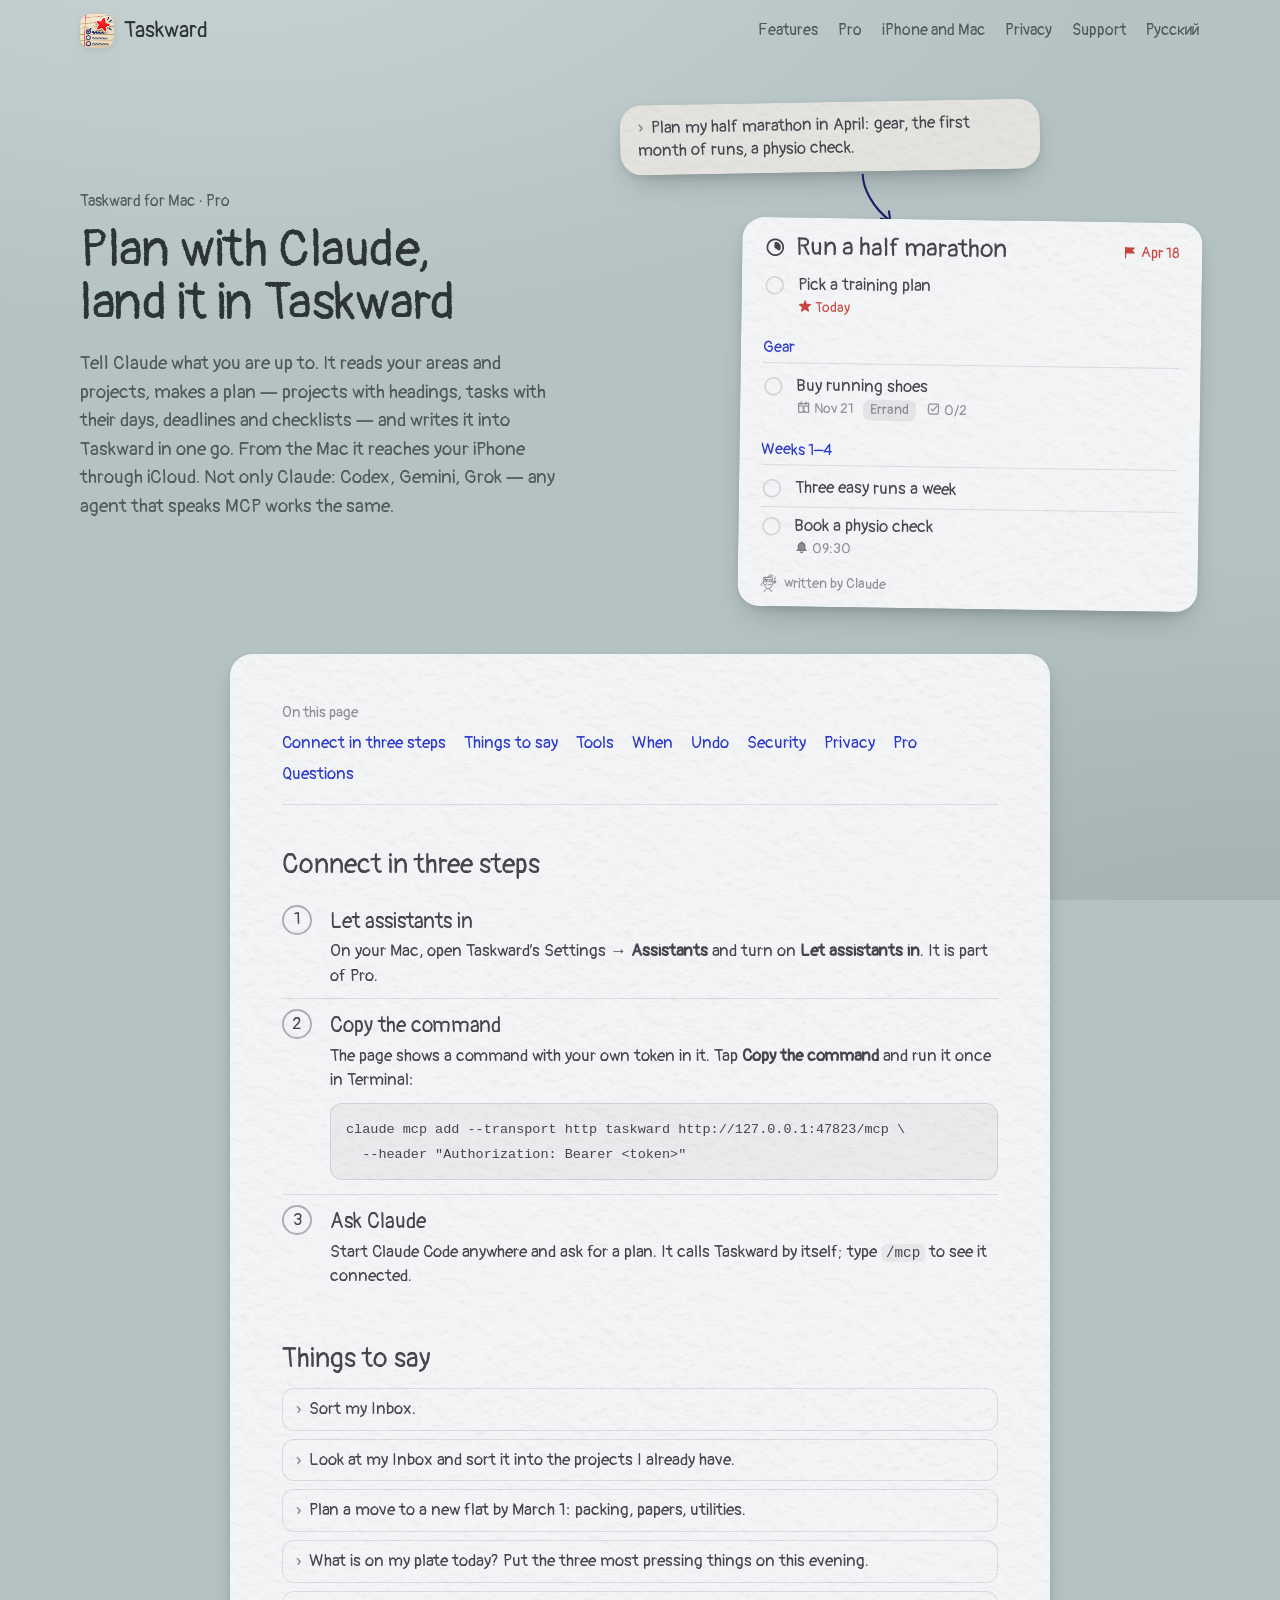
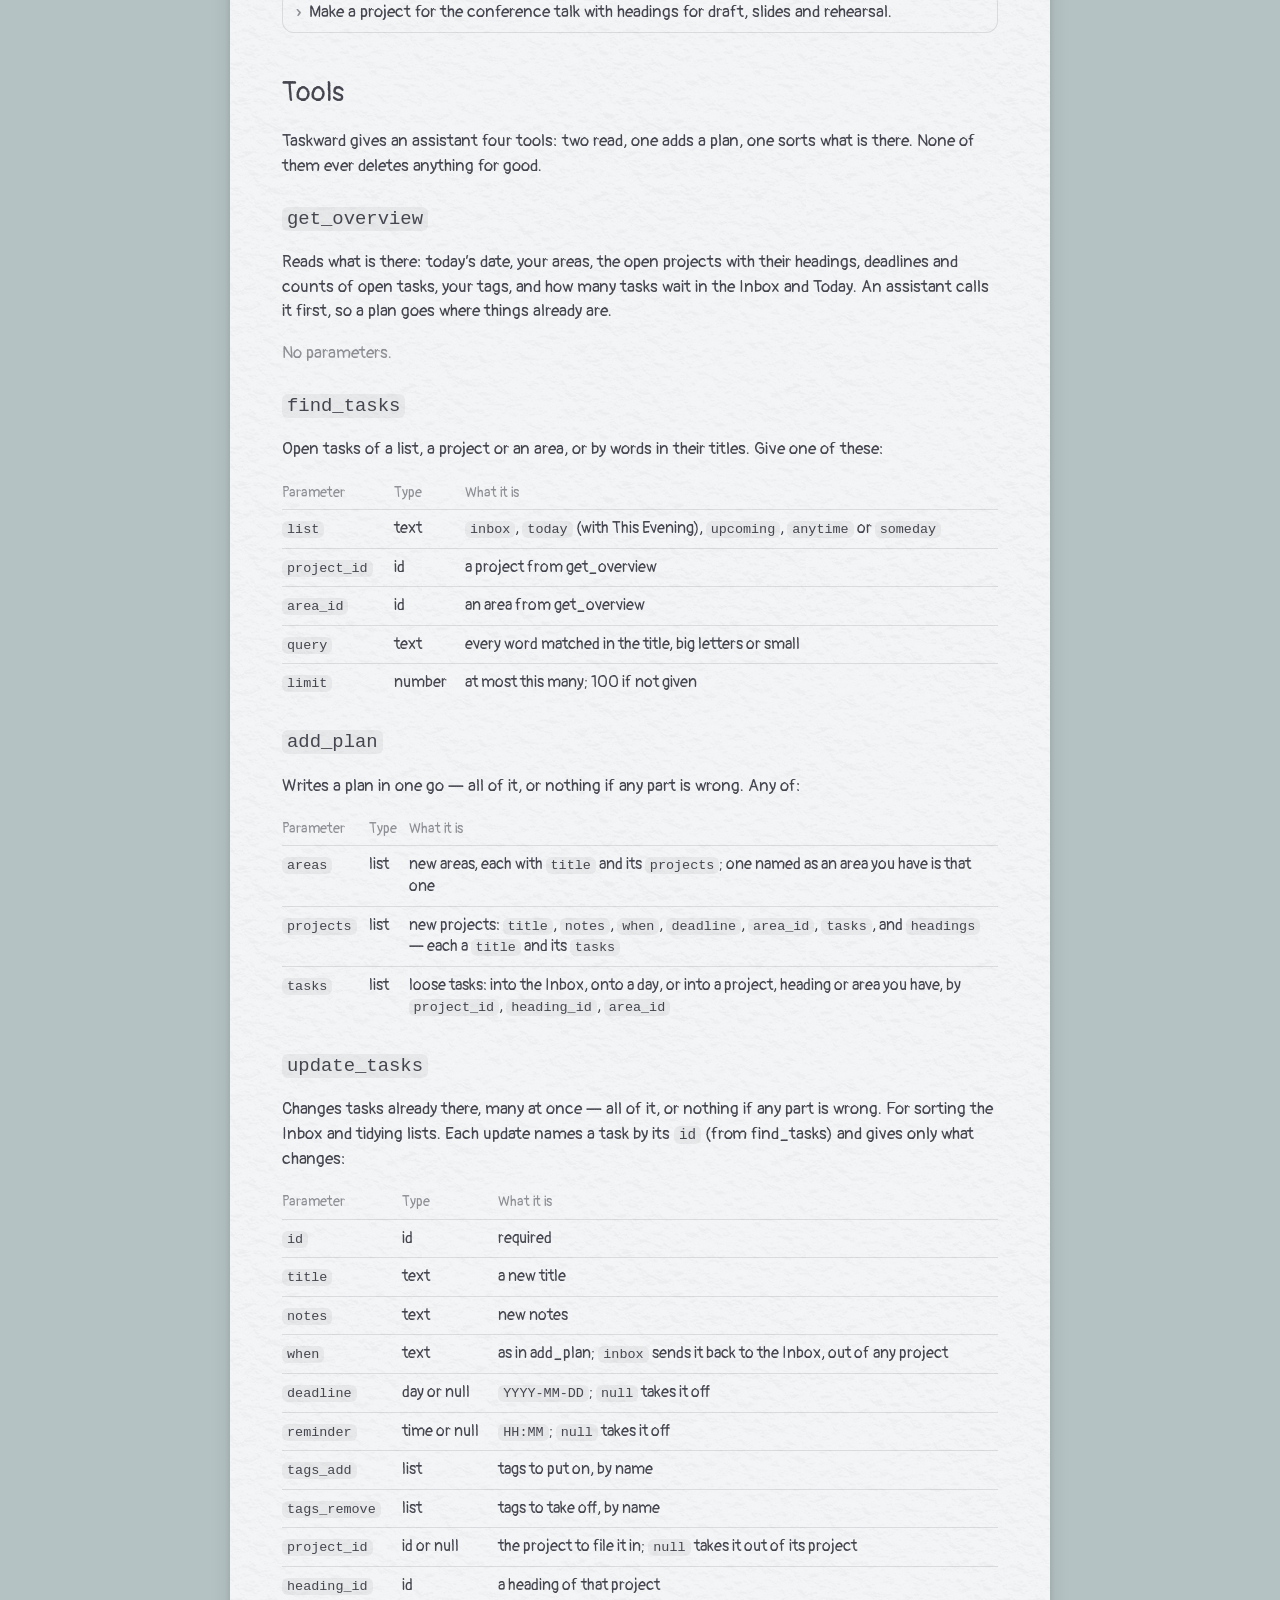
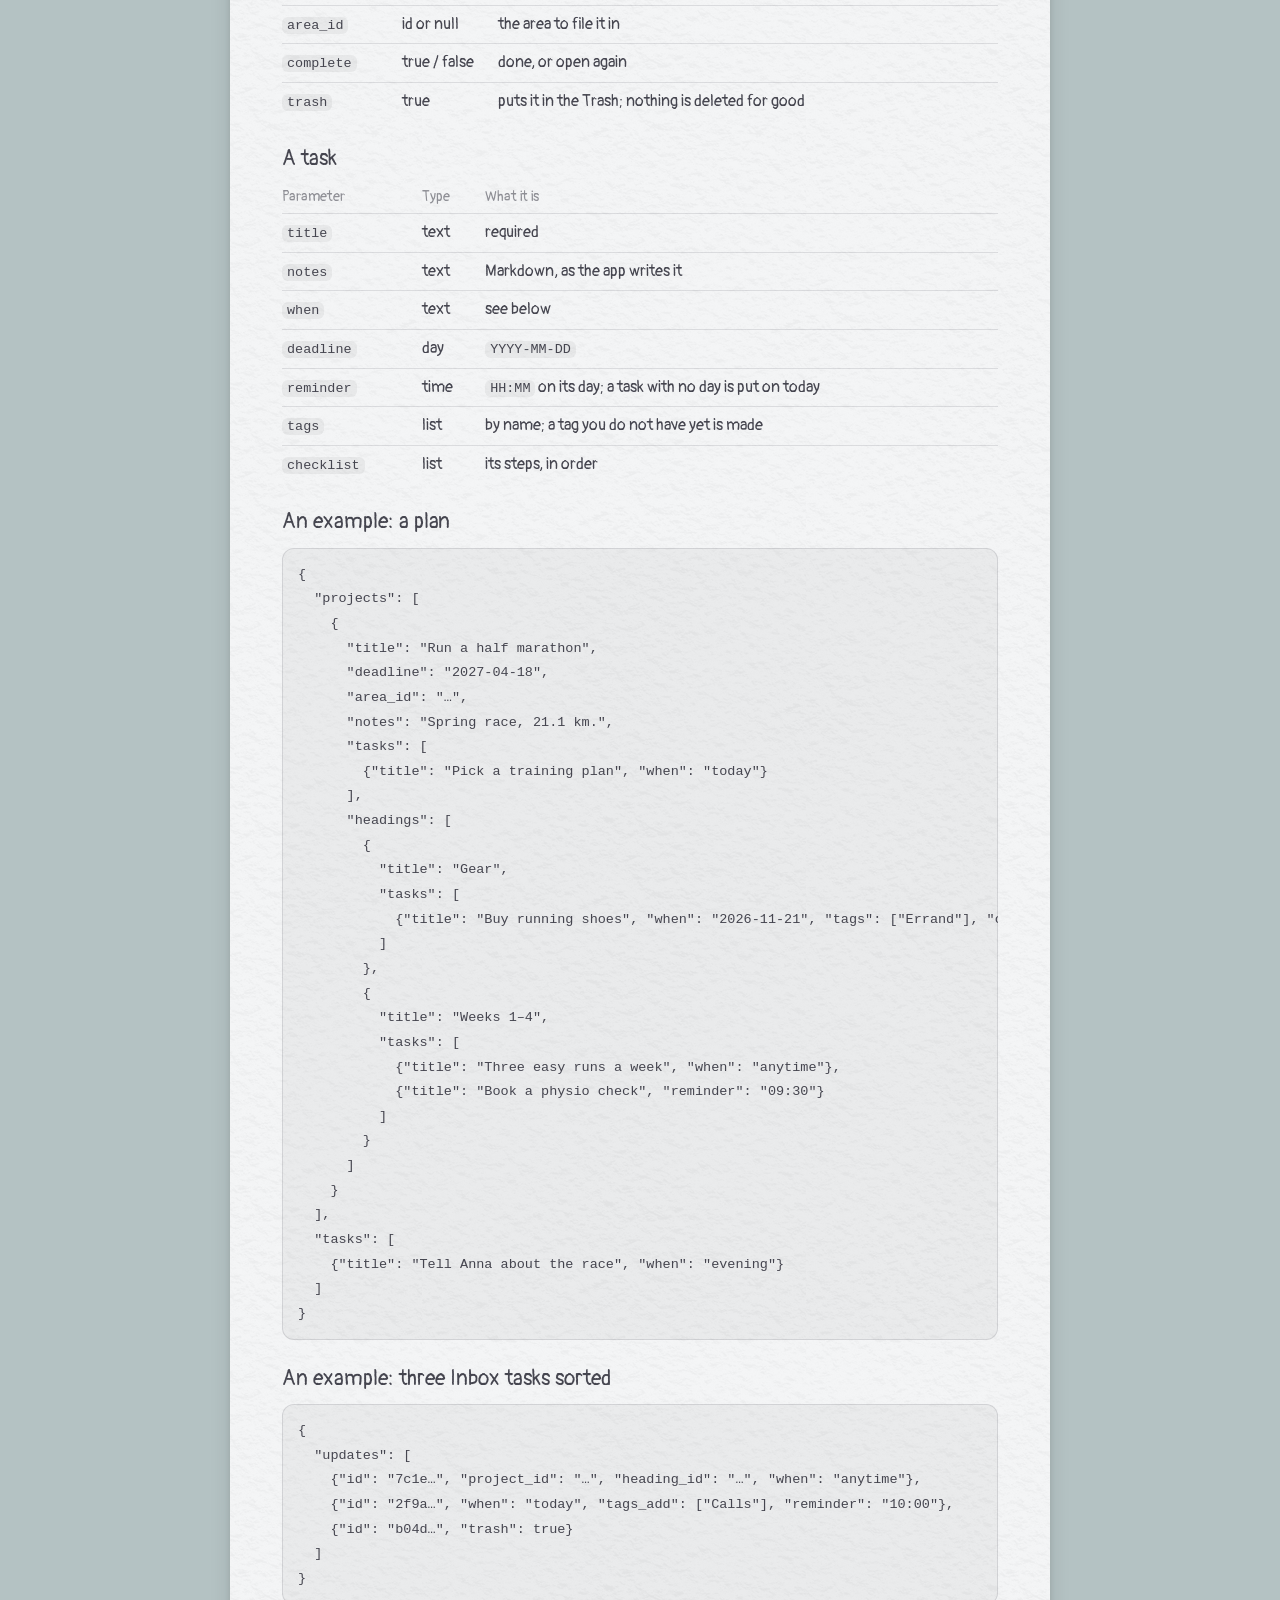
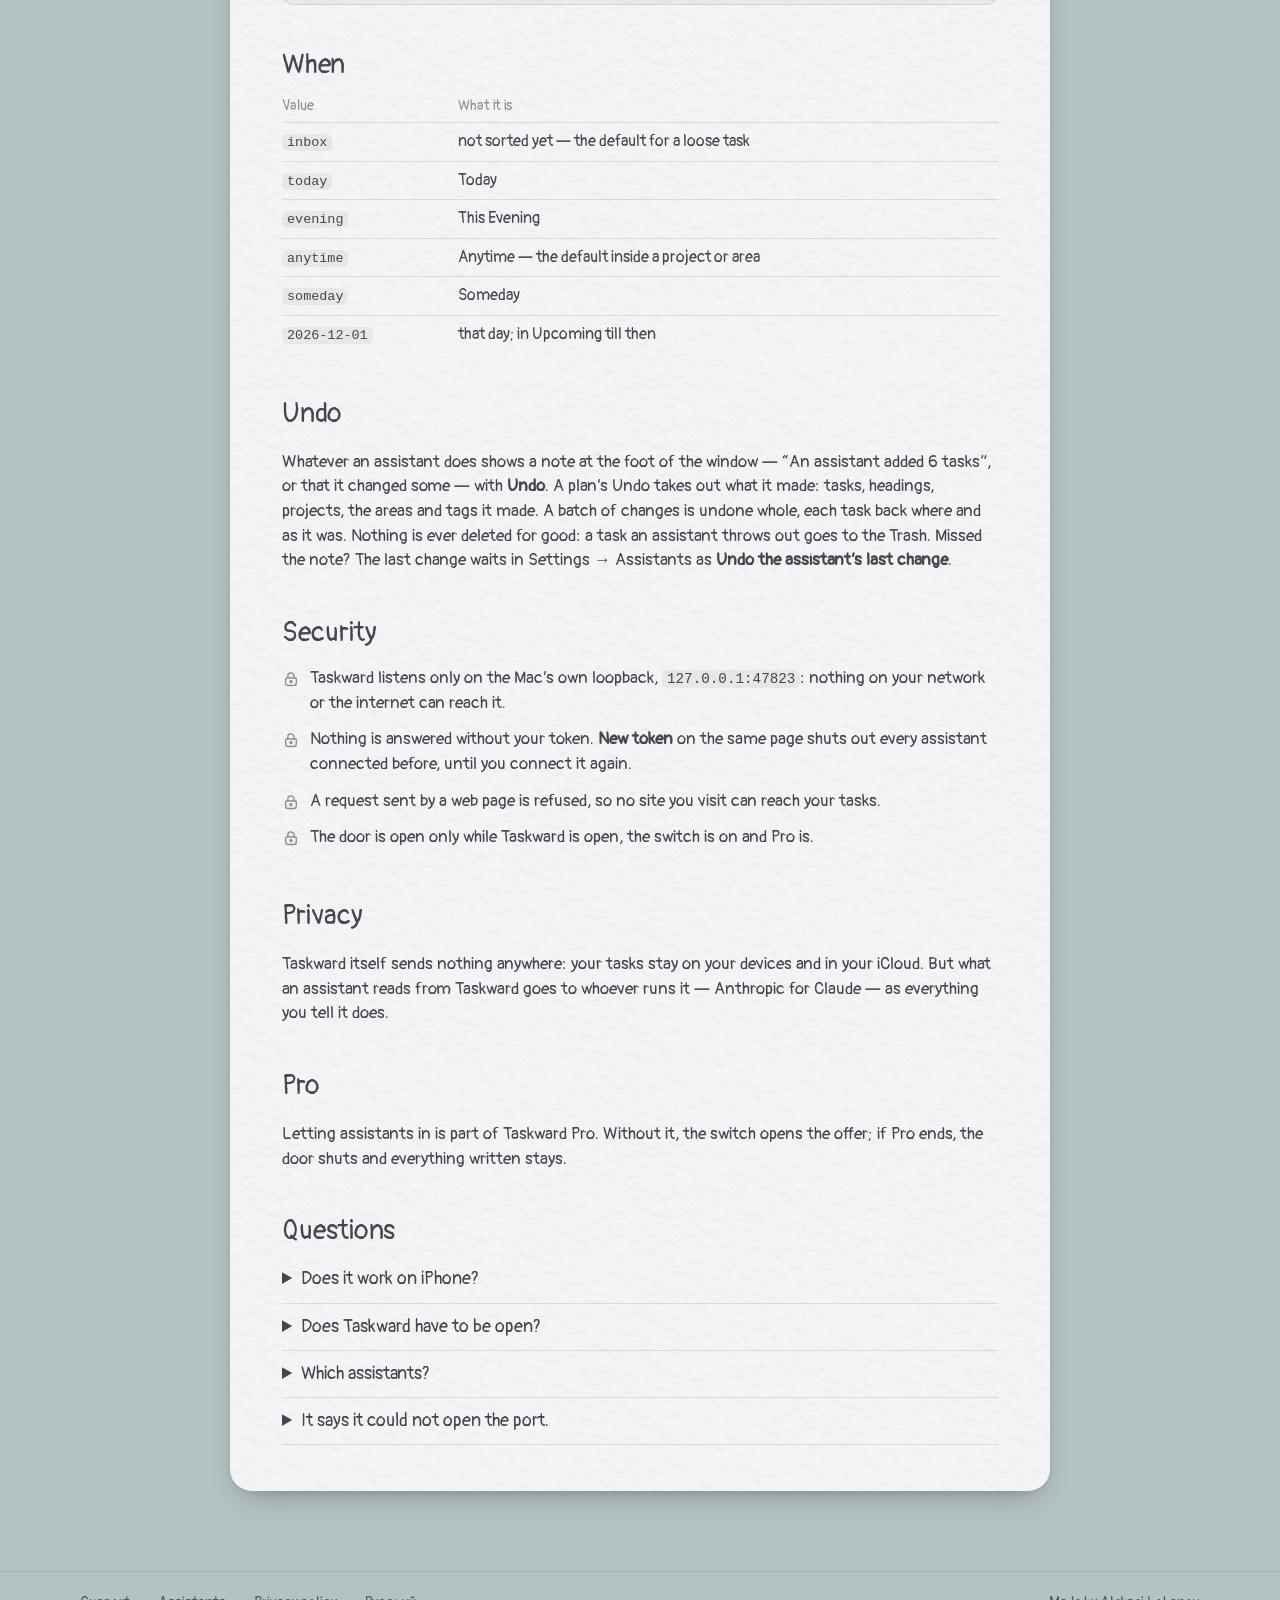
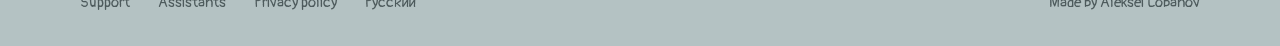
==== commit 6b313f03: "Assistants: any agent that speaks MCP — Codex, Gemini, Grok — said to work, not Claude alone" ====
--- a/assistants/index.html
+++ b/assistants/index.html
@@ -4,13 +4,13 @@
 <meta charset="utf-8">
 <meta name="viewport" content="width=device-width, initial-scale=1">
 <title>Assistants · Taskward</title>
-<meta name="description" content="Let Claude and other AI assistants plan into Taskward on your Mac, over MCP.">
+<meta name="description" content="Let Claude, Codex, Gemini, Grok — any AI agent that speaks MCP — plan into Taskward on your Mac.">
 <link rel="canonical" href="https://alobanov.github.io/taskward/assistants/">
 <link rel="alternate" hreflang="en" href="https://alobanov.github.io/taskward/assistants/">
 <link rel="alternate" hreflang="ru" href="https://alobanov.github.io/taskward/ru/assistants/">
 <link rel="alternate" hreflang="x-default" href="https://alobanov.github.io/taskward/assistants/">
 <meta property="og:title" content="Assistants · Taskward">
-<meta property="og:description" content="Let Claude and other AI assistants plan into Taskward on your Mac, over MCP.">
+<meta property="og:description" content="Let Claude, Codex, Gemini, Grok — any AI agent that speaks MCP — plan into Taskward on your Mac.">
 <meta property="og:image" content="https://alobanov.github.io/taskward/img/og-en.jpg">
 <meta property="og:image:width" content="1200">
 <meta property="og:image:height" content="630">
@@ -33,7 +33,7 @@
 </header>
 <main class="wrap assist">
 <section class="assist-hero">
-<div class="say"><p class="kicker">Taskward for Mac · Pro</p><h1>Plan with Claude,<br>land it in Taskward</h1><p class="lede">Tell Claude what you are up to. It reads your areas and projects, makes a plan — projects with headings, tasks with their days, deadlines and checklists — and writes it into Taskward in one go. From the Mac it reaches your iPhone through iCloud.</p></div>
+<div class="say"><p class="kicker">Taskward for Mac · Pro</p><h1>Plan with Claude,<br>land it in Taskward</h1><p class="lede">Tell Claude what you are up to. It reads your areas and projects, makes a plan — projects with headings, tasks with their days, deadlines and checklists — and writes it into Taskward in one go. From the Mac it reaches your iPhone through iCloud. Not only Claude: Codex, Gemini, Grok — any agent that speaks MCP works the same.</p></div>
 <div class="show"><div class="paper grey ask"><span class="chev">›</span>Plan my half marathon in April: gear, the first month of runs, a physio check.</div><svg class="arrow" viewBox="0 0 64 40" aria-hidden="true"><path d="M3 31 C 17 36, 41 33, 61 20"/><path d="M51 17.5 L 61.5 19.8 L 55.5 28.5"/></svg><div class="paper plan-card"><div class="plan-head"><svg class="icon" aria-hidden="true"><use href="../img/icons.svg#project"/></svg><span>Run a half marathon</span><span class="due"><svg class="icon" aria-hidden="true"><use href="../img/icons.svg#flagFilled"/></svg>Apr 18</span></div><ul class="rows"><li class="row"><span class="signal static"><svg viewBox="0 0 24 24"><circle class="ring" cx="12" cy="12" r="9.2"/><circle class="fill" cx="12" cy="12" r="9.2"/></svg></span><div><div class="title">Pick a training plan</div><div class="print"><span class="today"><svg class="icon" aria-hidden="true"><use href="../img/icons.svg#favoriteFilled"/></svg>Today</span></div></div></li></ul><h4 class="plan-heading">Gear</h4><ul class="rows"><li class="row"><span class="signal static"><svg viewBox="0 0 24 24"><circle class="ring" cx="12" cy="12" r="9.2"/><circle class="fill" cx="12" cy="12" r="9.2"/></svg></span><div><div class="title">Buy running shoes</div><div class="print"><span><svg class="icon" aria-hidden="true"><use href="../img/icons.svg#today"/></svg>Nov 21</span><span class="tagword">Errand</span><span><svg class="icon" aria-hidden="true"><use href="../img/icons.svg#check"/></svg>0/2</span></div></div></li></ul><h4 class="plan-heading">Weeks 1–4</h4><ul class="rows"><li class="row"><span class="signal static"><svg viewBox="0 0 24 24"><circle class="ring" cx="12" cy="12" r="9.2"/><circle class="fill" cx="12" cy="12" r="9.2"/></svg></span><div><div class="title">Three easy runs a week</div></div></li><li class="row"><span class="signal static"><svg viewBox="0 0 24 24"><circle class="ring" cx="12" cy="12" r="9.2"/><circle class="fill" cx="12" cy="12" r="9.2"/></svg></span><div><div class="title">Book a physio check</div><div class="print"><span><svg class="icon" aria-hidden="true"><use href="../img/icons.svg#reminderFilled"/></svg>09:30</span></div></div></li></ul><p class="from"><svg class="icon" aria-hidden="true"><use href="../img/icons.svg#knight"/></svg>written by Claude</p></div></div>
 </section>
 <article class="paper doc assist-doc">
@@ -99,7 +99,7 @@
 <h2 id="pro">Pro</h2>
 <p>Letting assistants in is part of Taskward Pro. Without it, the switch opens the offer; if Pro ends, the door shuts and everything written stays.</p>
 <h2 id="faq">Questions</h2>
-<div class="faq"><details><summary>Does it work on iPhone?</summary><p>The door is on the Mac. What is written there reaches your iPhone through iCloud within seconds.</p></details><details><summary>Does Taskward have to be open?</summary><p>Yes: the Mac app is the server. Closed, the assistant is told it cannot connect.</p></details><details><summary>Which assistants?</summary><p>For now Claude Code and other MCP clients that speak HTTP: give them the address <code>http://127.0.0.1:47823/mcp</code> and the token as a Bearer header. Claude Desktop runs only local stdio servers; a bridge such as <code>mcp-remote</code> can stand between.</p></details><details><summary>It says it could not open the port.</summary><p>Another app holds port 47823. Quit it, or write to me.</p></details></div>
+<div class="faq"><details><summary>Does it work on iPhone?</summary><p>The door is on the Mac. What is written there reaches your iPhone through iCloud within seconds.</p></details><details><summary>Does Taskward have to be open?</summary><p>Yes: the Mac app is the server. Closed, the assistant is told it cannot connect.</p></details><details><summary>Which assistants?</summary><p>Any agent that speaks MCP over HTTP: Claude Code, Codex, Gemini CLI, Grok, Cursor and the rest. Claude Code connects with the command above; any other, give it the address <code>http://127.0.0.1:47823/mcp</code> and the token as a Bearer header. Claude Desktop runs only local stdio servers; a bridge such as <code>mcp-remote</code> can stand between.</p></details><details><summary>It says it could not open the port.</summary><p>Another app holds port 47823. Quit it, or write to me.</p></details></div>
 </article>
 </main>
 <footer><div class="wrap">
